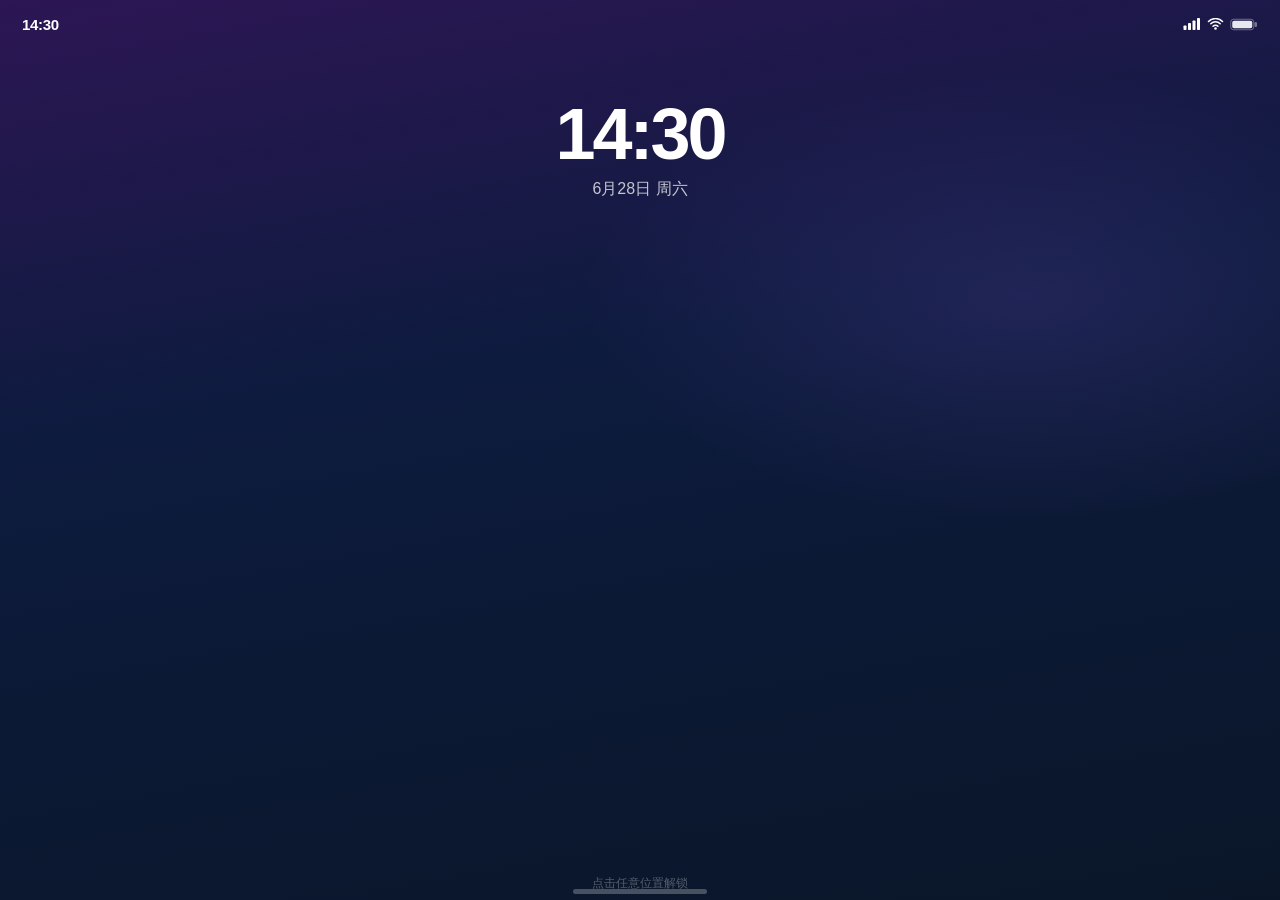
==== phone.html @ 5c39aad3 "修复bug" ====
<!DOCTYPE html>
<html lang="zh-CN">
<head>
    <meta charset="UTF-8">
    <meta name="viewport" content="width=device-width, initial-scale=1.0, maximum-scale=1.0, user-scalable=no">
       <title>嫂嫂模拟器 · 手机系统</title>
       <meta name="theme-color" content="#000">
<meta name="apple-mobile-web-app-capable" content="yes">
<meta name="apple-mobile-web-app-status-bar-style" content="black-translucent">

    <!-- 新增：腾讯 WeUI CSS -->
   <link rel="stylesheet" href="lib/weui.min.css">
     <link rel="stylesheet" href="css/phone.css">
</head>
<body>
    <div class="phone">
        <!-- 状态栏 -->
        <div class="statusbar light" id="statusbar">
            <span class="statusbar-time" id="statusbar-time">14:30</span>
            <div class="statusbar-right">
                <svg width="18" height="12" viewBox="0 0 18 12"><rect class="sig-fill" x="0.5" y="7.5" width="3" height="4.5" rx="0.7"/><rect class="sig-fill" x="5" y="5" width="3" height="7" rx="0.7"/><rect class="sig-fill" x="9.5" y="2.5" width="3" height="9.5" rx="0.7"/><rect class="sig-fill" x="14" y="0" width="3" height="12" rx="0.7"/></svg>
                <svg width="17" height="12" viewBox="0 0 17 12"><circle class="wifi-d" cx="8.5" cy="10.5" r="1.3"/><path class="wifi-s" d="M6 8.2a3.5 3.5 0 0 1 5 0" stroke-width="1.5" fill="none" stroke-linecap="round"/><path class="wifi-s" d="M3.8 5.8a6.5 6.5 0 0 1 9.4 0" stroke-width="1.5" fill="none" stroke-linecap="round"/><path class="wifi-s" d="M1.5 3.5a9.8 9.8 0 0 1 14 0" stroke-width="1.5" fill="none" stroke-linecap="round"/></svg>
                <svg width="28" height="13" viewBox="0 0 28 13"><rect class="bat-o" x="0.75" y="1.25" width="23" height="10.5" rx="2.8" stroke-width="1"/><rect class="bat-c" x="24.5" y="4" width="2.5" height="5" rx="1.2"/><rect class="bat-l" x="2.25" y="2.75" width="20" height="7.5" rx="1.8" opacity="0.9"/></svg>
            </div>
        </div>
        <div class="home-bar light" id="home-bar" onclick="goDesktop()"></div>

        <!-- 锁屏 -->
        <div class="screen active" id="screen-lock">
            <div class="lock-bg"></div>
            <div class="lock-content">
                <div class="lock-time-section">
                    <div class="lock-time" id="lock-time">14:30</div>
                    <div class="lock-date" id="lock-date">6月28日 周六</div>
                </div>
                <div class="lock-notifications" id="lock-notifications"></div>
                <div class="lock-hint">点击任意位置解锁</div>
            </div>
            <div onclick="unlockPhone()" style="position:absolute;inset:0;z-index:3;cursor:pointer;"></div>
        </div>

        <!-- 桌面 -->
        <div class="screen" id="screen-home">
            <div class="home-bg"></div>
            <div class="home-content">
                <div class="home-grid">
                  <div class="app-item" role="button" aria-label="打开微信" onclick="openApp('wechat')"><div class="app-icon ic-wx"><svg width="28" height="28" viewBox="0 0 24 24" fill="none"><path d="M8.5 7C5.5 7 3 9 3 11.5c0 1.4.8 2.6 2 3.4l-.5 2 2.2-1.1c.6.2 1.2.2 1.8.2" stroke="#fff" stroke-width="1.4" stroke-linecap="round"/><path d="M15.5 9c-3.3 0-6 2.2-6 5s2.7 5 6 5c.7 0 1.4-.1 2-.3l2.5 1.3-.6-2.2c1.3-.9 2.1-2.2 2.1-3.8 0-2.8-2.7-5-6-5z" stroke="#fff" stroke-width="1.4" stroke-linecap="round"/></svg></div><div class="app-badge" id="badge-wechat" style="display:none">0</div><span class="app-name">微信</span></div>
                    <div class="app-item" onclick="openApp('weibo')"><div class="app-icon ic-wb"><svg width="26" height="26" viewBox="0 0 24 24" fill="none"><circle cx="12" cy="12" r="8" stroke="#fff" stroke-width="1.4"/><path d="M8 12c1-3 3-4 4-4s3 1 4 4c-1 3-3 4-4 4s-3-1-4-4z" stroke="#fff" stroke-width="1.2"/></svg></div><div class="app-badge" id="badge-weibo" style="display:none">0</div><span class="app-name">微博</span></div>
                    <div class="app-item" onclick="openApp('douban')"><div class="app-icon ic-db"><svg width="24" height="24" viewBox="0 0 24 24" fill="none"><rect x="4" y="4" width="16" height="3" rx="1" stroke="#fff" stroke-width="1.4"/><rect x="6" y="9" width="12" height="7" rx="1" stroke="#fff" stroke-width="1.4"/><path d="M4 20h16M8 16v4M16 16v4" stroke="#fff" stroke-width="1.4" stroke-linecap="round"/></svg></div><div class="app-badge" id="badge-douban" style="display:none">0</div><span class="app-name">豆瓣</span></div>
                    <div class="app-item" onclick="openApp('douyin')"><div class="app-icon ic-dy"><svg width="22" height="22" viewBox="0 0 24 24" fill="none"><path d="M9 3v12a4 4 0 1 1-2-3.5" stroke="#fff" stroke-width="1.6" stroke-linecap="round"/><path d="M9 3c3 0 5 2 5 5" stroke="#25f4ee" stroke-width="1.6" stroke-linecap="round"/><path d="M14 8c2 1 4 1 5 0" stroke="#fe2c55" stroke-width="1.6" stroke-linecap="round"/></svg></div><div class="app-badge" id="badge-douyin" style="display:none">0</div><span class="app-name">抖音</span></div>
                    <div class="app-item" onclick="openApp('redbook')"><div class="app-icon ic-xhs"><svg width="22" height="22" viewBox="0 0 24 24" fill="none"><rect x="5" y="3" width="14" height="18" rx="2" stroke="#fff" stroke-width="1.4"/><line x1="9" y1="8" x2="15" y2="8" stroke="#fff" stroke-width="1.2" stroke-linecap="round"/><line x1="9" y1="11" x2="15" y2="11" stroke="#fff" stroke-width="1.2" stroke-linecap="round"/><line x1="9" y1="14" x2="13" y2="14" stroke="#fff" stroke-width="1.2" stroke-linecap="round"/></svg></div><div class="app-badge" id="badge-redbook" style="display:none">0</div><span class="app-name">小红书</span></div>
                    <div class="app-item" onclick="openApp('bilibili')"><div class="app-icon ic-bili"><svg width="26" height="26" viewBox="0 0 24 24" fill="none"><rect x="3" y="7" width="18" height="12" rx="3" stroke="#00a1d6" stroke-width="1.4"/><path d="M8 5l2 2M16 5l-2 2" stroke="#00a1d6" stroke-width="1.4" stroke-linecap="round"/><circle cx="9" cy="13" r="1.2" fill="#00a1d6"/><circle cx="15" cy="13" r="1.2" fill="#00a1d6"/></svg></div><div class="app-badge" id="badge-bilibili" style="display:none">0</div><span class="app-name">B站</span></div>
                    <div class="app-item" onclick="openApp('tfamily')"><div class="app-icon ic-tf"><svg width="22" height="22" viewBox="0 0 24 24" fill="none"><path d="M12 3l2 5h5l-4 3 1.5 5L12 13l-4.5 3L9 11l-4-3h5z" stroke="#fff" stroke-width="1.4" stroke-linejoin="round"/></svg></div><div class="app-badge" id="badge-tfamily" style="display:none">0</div><span class="app-name">T-FAMILY</span></div>
                    <div class="app-item" onclick="openApp('imessage')"><div class="app-icon ic-im"><svg width="24" height="24" viewBox="0 0 24 24" fill="none"><path d="M4 6a3 3 0 0 1 3-3h10a3 3 0 0 1 3 3v7a3 3 0 0 1-3 3h-4l-4 3.5V16H7a3 3 0 0 1-3-3V6z" stroke="#fff" stroke-width="1.4" stroke-linejoin="round"/></svg></div><div class="app-badge" id="badge-imessage" style="display:none">0</div><span class="app-name">信息</span></div>
                    <div class="app-item" onclick="openApp('album')"><div class="app-icon" style="background:linear-gradient(135deg,#f5af19,#f12711);"><svg width="22" height="22" viewBox="0 0 24 24" fill="none"><rect x="3" y="5" width="18" height="14" rx="2" stroke="#fff" stroke-width="1.4"/><circle cx="8.5" cy="10.5" r="2" stroke="#fff" stroke-width="1.2"/><path d="M3 16l5-4 3 2 4-3 6 4" stroke="#fff" stroke-width="1.2" stroke-linecap="round" stroke-linejoin="round"/></svg></div><span class="app-name">相册</span></div>
                    <div class="app-item" onclick="openApp('phone')"><div class="app-icon" style="background:#34c759;"><svg width="22" height="22" viewBox="0 0 24 24" fill="none"><path d="M5 4h4l2 5-2.5 1.5a11 11 0 0 0 5 5L15 13l5 2v4a2 2 0 0 1-2 2A16 16 0 0 1 3 6a2 2 0 0 1 2-2z" stroke="#fff" stroke-width="1.4" stroke-linejoin="round"/></svg></div><span class="app-name">电话</span></div>
                    <div class="app-item" onclick="openApp('notes')"><div class="app-icon" style="background:linear-gradient(135deg,#ffecd2,#fcb69f);"><svg width="22" height="22" viewBox="0 0 24 24" fill="none"><rect x="5" y="3" width="14" height="18" rx="2" stroke="#8b5e34" stroke-width="1.3"/><path d="M8 7h8M8 11h8M8 15h5" stroke="#8b5e34" stroke-width="1.2" stroke-linecap="round"/></svg></div><span class="app-name">备忘录</span></div>
                </div>
            </div>
        </div>

        <!-- App 容器 (严格保留原版的 screen-xxx 命名) -->
        <div class="screen" id="screen-wechat"></div>
        <div class="screen" id="screen-weibo"></div>
        <div class="screen" id="screen-douban"></div>
        <div class="screen" id="screen-redbook"></div>
        <div class="screen" id="screen-douyin"></div>
        <div class="screen" id="screen-bilibili"></div>
        <div class="screen" id="screen-tfamily"></div>
        <div class="screen" id="screen-imessage"></div>
        <div id="screen-album" class="screen"></div>
        <div id="screen-phone" class="screen"></div>
        <div id="screen-notes" class="screen"></div>
    </div>

    <!-- 依次引入提取出的各个模块 -->
    <script src="lib/js/weui.min.js"></script>
    <script>if(typeof weui==='undefined'){console.warn('weui 加载失败，微信弹窗功能将降级');}</script>

    <script src="js_phone/core.js"></script>
    <script>if(typeof IC==='undefined'){document.body.innerHTML='<div style="color:#fff;padding:40px;text-align:center;">核心模块加载失败，请检查 js_phone/core.js 是否存在</div>';}</script>

    <script src="js_phone/app_wechat.js"></script>
    <script src="js_phone/app_weibo.js"></script>
    <script src="js_phone/app_douyin.js"></script>
    <script src="js_phone/app_xhs.js"></script>
    <script src="js_phone/app_douban.js"></script>
    <script src="js_phone/app_bilibili.js"></script>
    <script src="js_phone/app_tfamily.js"></script>
    <script src="js_phone/app_imessage.js"></script>
</body>
</html>
---- css/phone.css ----
* { margin: 0; padding: 0; box-sizing: border-box; -webkit-tap-highlight-color: transparent; }
html, body { font-family: -apple-system, BlinkMacSystemFont, 'SF Pro Display', 'PingFang SC', sans-serif; background: #000; overflow: hidden; height: 100%; width: 100%; margin: 0; padding: 0; }
.phone { width: 100%; height: 100%; margin: 0; position: relative; overflow: hidden; display: flex; flex-direction: column; }

/* 状态栏 */
:root { --statusbar-h: 48px; }
.statusbar { display: flex; justify-content: space-between; align-items: center; padding: 0 22px; height: 48px; flex-shrink: 0; position: absolute; top: 0; left: 0; right: 0; z-index: 999; pointer-events: none; }
.statusbar-time { font-size: 15px; font-weight: 600; letter-spacing: -0.3px; }
.statusbar-right { display: flex; align-items: center; gap: 6px; }
.statusbar.light .statusbar-time { color: #fff; }
.statusbar.light .sig-fill { fill: #fff; }
.statusbar.light .wifi-s { stroke: #fff; }
.statusbar.light .wifi-d { fill: #fff; }
.statusbar.light .bat-o { stroke: rgba(255,255,255,0.35); fill: none; }
.statusbar.light .bat-c { fill: rgba(255,255,255,0.4); }
.statusbar.light .bat-l { fill: #fff; }
.statusbar.dark .statusbar-time { color: #000; }
.statusbar.dark .sig-fill { fill: #000; }
.statusbar.dark .wifi-s { stroke: #000; }
.statusbar.dark .wifi-d { fill: #000; }
.statusbar.dark .bat-o { stroke: rgba(0,0,0,0.35); fill: none; }
.statusbar.dark .bat-c { fill: rgba(0,0,0,0.4); }
.statusbar.dark .bat-l { fill: #000; }

/* Home Bar */
.home-bar { position: absolute; bottom: 6px; left: 50%; transform: translateX(-50%); width: 134px; height: 5px; border-radius: 3px; z-index: 300; cursor: pointer; }
.home-bar.light { background: rgba(255,255,255,0.25); }
.home-bar.dark { background: rgba(0,0,0,0.18); }

/* 页面 */
.screen { display: none; position: absolute; top: 0; right: 0; bottom: 0; left: 0; flex-direction: column; overflow: hidden; width: 100%; }
.screen.active { display: flex; }

/* 锁屏 */
#screen-lock { z-index: 150; cursor: pointer; }
.lock-bg { position: absolute; top: 0; right: 0; bottom: 0; left: 0; z-index: 0; background: linear-gradient(170deg, #2c1654 0%, #0d1b3e 40%, #0a1628 100%); }
.lock-bg::after { content:''; position: absolute; top:8%; right:-15%; width:70%; height:50%; background: radial-gradient(ellipse, rgba(120,80,200,0.18), transparent 70%); }
.lock-content { position: relative; z-index: 1; flex: 1; display: flex; flex-direction: column; padding-top: 48px; }
.lock-time-section { text-align: center; padding: 45px 0 8px; }
.lock-time { font-size: 72px; font-weight: 700; color: #fff; letter-spacing: -3px; }
.lock-date { font-size: 16px; color: rgba(255,255,255,0.75); margin-top: 4px; }
.lock-notifications { flex: 1; padding: 18px 16px; overflow-y: auto; display: flex; flex-direction: column; gap: 9px; }
.lock-notif { background: rgba(255,255,255,0.08); backdrop-filter: blur(40px) saturate(180%); -webkit-backdrop-filter: blur(40px) saturate(180%); border-radius: 14px; padding: 12px 14px; display: flex; gap: 11px; align-items: flex-start; border: 0.5px solid rgba(255,255,255,0.08); }
.lock-notif-icon { width: 34px; height: 34px; border-radius: 8px; display: flex; align-items: center; justify-content: center; flex-shrink: 0; }
.lock-notif-body { flex: 1; min-width: 0; }
.lock-notif-header { display: flex; justify-content: space-between; align-items: center; margin-bottom: 2px; }
.lock-notif-app { font-size: 12px; font-weight: 600; color: rgba(255,255,255,0.9); }
.lock-notif-time { font-size: 11px; color: rgba(255,255,255,0.45); }
.lock-notif-text { font-size: 13px; color: rgba(255,255,255,0.7); line-height: 1.4; display: -webkit-box; -webkit-line-clamp: 2; -webkit-box-orient: vertical; overflow: hidden; }
.lock-hint { text-align: center; font-size: 12px; color: rgba(255,255,255,0.3); padding: 10px 0 8px; }

/* 桌面 */
#screen-home { padding-top: var(--statusbar-h); }
.home-bg { position: absolute; top: 0; right: 0; bottom: 0; left: 0; background: linear-gradient(170deg, #1a0a3e 0%, #0f1f4a 35%, #0a1628 70%, #0d0d1a 100%); }
.home-bg::before { content:''; position: absolute; top:12%; left:8%; width:55%; height:40%; background: radial-gradient(ellipse, rgba(140,80,220,0.12), transparent 70%); }
.home-bg::after { content:''; position: absolute; bottom:20%; right:5%; width:45%; height:35%; background: radial-gradient(ellipse, rgba(60,100,200,0.08), transparent 70%); }
.home-content { position: relative; z-index: 1; flex: 1; display: flex; flex-direction: column; padding: 18px 20px 20px; }
.home-grid { display: grid; grid-template-columns: repeat(4, 1fr); gap: 24px 0; align-content: start; }
.app-item { display: flex; flex-direction: column; align-items: center; gap: 6px; cursor: pointer; -webkit-user-select: none; position: relative; }
.app-icon { width: 58px; height: 58px; border-radius: 13px; display: flex; align-items: center; justify-content: center; transition: transform 0.1s; box-shadow: 0 2px 8px rgba(0,0,0,0.2); }
.app-item:active .app-icon { transform: scale(0.85); }
.app-name { font-size: 10px; color: rgba(255,255,255,0.88); text-align: center; }
.app-badge { position: absolute; top: -4px; right: 4px; min-width: 18px; height: 18px; background: #ff3b30; border-radius: 9px; color: #fff; font-size: 11px; font-weight: 500; display: flex; align-items: center; justify-content: center; padding: 0 4px; }
.ic-wx { background: #07c160; }
.ic-wb { background: linear-gradient(135deg, #ff5722, #ff8a50); }
.ic-db { background: #2fbd59; }
.ic-dy { background: #010101; border: 0.5px solid rgba(255,255,255,0.12); }
.ic-xhs { background: #fe2c55; }
.ic-bili { background: #fff; }
.ic-tf { background: linear-gradient(135deg, #4a52e0, #7c5ce7); }
.ic-im { background: #34c759; }

/* 微信通用 */
#screen-wechat { background: #fff; padding-top: var(--statusbar-h); width: 100%; }
.wechat-container { display: flex; flex-direction: column; height: 100%; width: 100%; position: relative; }
.wx-navbar { background: #fff; padding: 0 16px; display: flex; align-items: center; flex-shrink: 0; height: 44px; position: relative; }
.wx-navbar-left { position: absolute; left: 16px; display: flex; align-items: center; gap: 4px; z-index: 2; }
.wx-navbar-center { width: 100%; text-align: center; font-size: 17px; font-weight: 600; color: #000; pointer-events: none; }
.wx-navbar-right { position: absolute; right: 16px; display: flex; align-items: center; gap: 16px; z-index: 2; }
.wx-navbar-btn { cursor: pointer; display: flex; align-items: center; justify-content: center; padding: 4px; }
.wx-search-bar { padding: 6px 16px 10px; background: #fff; flex-shrink: 0; }
.wx-search-inner { display: flex; align-items: center; gap: 6px; padding: 8px 12px; background: #f0f0f0; border-radius: 6px; cursor: pointer; }
.wx-search-inner span { font-size: 14px; color: #b0b0b0; }
.wx-body { flex: 1; overflow-y: auto; }

/* 聊天列表 */
.wx-chatlist { background: #fff; }
.wx-chat-item { display: flex; align-items: center; gap: 12px; padding: 14px 16px; cursor: pointer; border-bottom: 0.5px solid rgba(0,0,0,0.06); }
.wx-chat-item:active { background: #ececec; }
.wx-avatar-wrap { position: relative; flex-shrink: 0; }
.wx-avatar-single { width: 46px; height: 46px; border-radius: 6px; display: flex; align-items: center; justify-content: center; font-size: 15px; color: #fff; font-weight: 500; }
.wx-avatar-group { width: 46px; height: 46px; border-radius: 6px; overflow: hidden; background: #e0e0e0; display: flex; flex-wrap: wrap; align-content: center; justify-content: center; padding: 2px; gap: 1px; }
.wx-avatar-group .avatar-cell { border-radius: 2px; display: flex; align-items: center; justify-content: center; font-size: 9px; color: #fff; font-weight: 500; }
.wx-avatar-group.members-2 .avatar-cell { width: 20px; height: 20px; }
.wx-avatar-group.members-3 .avatar-cell { width: 13px; height: 13px; }
.wx-avatar-group.members-3 .avatar-cell:first-child { margin: 0 auto 1px; }
.wx-avatar-group.members-4 .avatar-cell { width: 20px; height: 20px; }
.wx-badge { position: absolute; top: -5px; right: -5px; min-width: 18px; height: 18px; background: #ff3b30; border-radius: 9px; color: #fff; font-size: 11px; font-weight: 500; display: flex; align-items: center; justify-content: center; padding: 0 4px; z-index: 2; }
.wx-chat-info { flex: 1; min-width: 0; }
.wx-chat-top-row { display: flex; justify-content: space-between; align-items: center; margin-bottom: 4px; }
.wx-chat-name { font-size: 15px; color: #000; overflow: hidden; text-overflow: ellipsis; white-space: nowrap; max-width: 60%; }
.wx-chat-time { font-size: 11px; color: #b8b8b8; }
.wx-chat-preview { font-size: 13px; color: #b0b0b0; overflow: hidden; text-overflow: ellipsis; white-space: nowrap; }

/* 对话 */
.wechat-conversation { flex: 1; background: #f5f5f5; padding: 12px; overflow-y: auto; display: flex; flex-direction: column; gap: 14px; }
.wx-msg-time { text-align: center; font-size: 11px; color: #b0b0b0; padding: 5px 0; }
.wx-msg-row { display: flex; align-items: flex-start; gap: 8px; }
.wx-msg-row.self { flex-direction: row-reverse; }
.wx-msg-sender-name { font-size: 11px; color: #999; margin-bottom: 2px; padding-left: 2px; }
.wx-msg-row.self .wx-msg-sender-name { text-align: right; padding-right: 2px; padding-left: 0; }
.wx-msg-avatar { width: 38px; height: 38px; border-radius: 4px; display: flex; align-items: center; justify-content: center; font-size: 12px; color: #fff; flex-shrink: 0; cursor: pointer; }
.wx-msg-content { max-width: 65%; }
.wx-bubble { padding: 9px 12px; border-radius: 6px; font-size: 15px; line-height: 1.5; word-wrap: break-word; }
.wx-msg-row:not(.self) .wx-bubble { background: #fff; color: #000; }
.wx-msg-row.self .wx-bubble { background: #95ec69; color: #000; }

/* 语音 */
.wx-voice-bubble { padding: 9px 12px; border-radius: 6px; display: flex; align-items: center; gap: 8px; cursor: pointer; min-width: 80px; }
.wx-msg-row:not(.self) .wx-voice-bubble { background: #fff; }
.wx-msg-row.self .wx-voice-bubble { background: #95ec69; flex-direction: row-reverse; }
.wx-voice-icon { display: flex; align-items: center; flex-shrink: 0; }
.wx-voice-duration { font-size: 14px; color: #333; white-space: nowrap; }
.wx-voice-transcript { margin-top: 4px; padding: 6px 10px; background: #f0f0f0; border-radius: 4px; font-size: 13px; color: #333; line-height: 1.4; display: none; }
.wx-voice-transcript.show { display: block; }

/* 红包 */
.wx-redpacket { width: 200px; border-radius: 8px; overflow: hidden; cursor: pointer; }
.wx-redpacket-top { background: #fa9d3b; padding: 12px 14px; display: flex; align-items: center; gap: 10px; }
.wx-redpacket-icon { display: flex; }
.wx-redpacket-text { font-size: 14px; color: #fff; font-weight: 500; }
.wx-redpacket-bottom { background: #f7e0b8; padding: 4px 14px; font-size: 11px; color: #c0850a; }

/* 转账 */
.wx-transfer { width: 220px; border-radius: 8px; overflow: hidden; cursor: pointer; }
.wx-transfer-top { padding: 14px; display: flex; align-items: center; gap: 10px; }
.wx-transfer-top.pending { background: #f5c542; }
.wx-transfer-top.done { background: #d4b888; }
.wx-transfer-info { flex: 1; }
.wx-transfer-amount { font-size: 18px; font-weight: 600; color: #fff; }
.wx-transfer-label { font-size: 12px; color: rgba(255,255,255,0.85); margin-top: 2px; }
.wx-transfer-bottom { padding: 4px 14px; font-size: 11px; }
.wx-transfer-top.pending ~ .wx-transfer-bottom { background: #fdf3d0; color: #c0850a; }
.wx-transfer-top.done ~ .wx-transfer-bottom { background: #e8dcc8; color: #999; }
.wx-sys-msg { text-align: center; font-size: 12px; color: #b0b0b0; padding: 4px 0; }

/* 输入栏 */
.wx-input-bar { display: flex; align-items: center; gap: 8px; padding: 8px 12px; background: #f7f7f7; border-top: 0.5px solid #dedede; flex-shrink: 0; }
.wx-input-bar input { flex: 1; padding: 8px 12px; background: #fff; border: 0.5px solid #e0e0e0; border-radius: 5px; font-size: 15px; color: #000; font-family: inherit; outline: none; }
.wx-input-bar input::placeholder { color: #b0b0b0; }
.wx-input-btn { cursor: pointer; display: flex; align-items: center; justify-content: center; padding: 4px; }

/* 弹层 */
.overlay { position: absolute; top: 0; right: 0; bottom: 0; left: 0; background: rgba(0,0,0,0.4); z-index: 500; display: flex; align-items: flex-end; animation: fadeIn 0.15s; }
@keyframes fadeIn { from{opacity:0} to{opacity:1} }
.action-sheet { width: 100%; background: #fff; border-radius: 12px 12px 0 0; padding: 16px 16px 30px; animation: sheetUp 0.2s ease-out; }
@keyframes sheetUp { from{transform:translateY(100%)} to{transform:translateY(0)} }
.action-sheet-item { padding: 14px 0; text-align: center; font-size: 16px; color: #000; cursor: pointer; border-bottom: 0.5px solid #f0f0f0; }
.action-sheet-item:active { background: #f5f5f5; }
.action-sheet-item.danger { color: #ff3b30; }
.action-sheet-cancel { margin-top: 8px; padding: 14px 0; text-align: center; font-size: 16px; color: #000; cursor: pointer; background: #f7f7f7; border-radius: 8px; }
.plus-panel { width: 100%; background: #fff; border-radius: 12px 12px 0 0; padding: 20px 16px 30px; animation: sheetUp 0.2s ease-out; }
.plus-panel-grid { display: grid; grid-template-columns: repeat(4, 1fr); gap: 18px 0; }
.plus-panel-item { display: flex; flex-direction: column; align-items: center; gap: 6px; cursor: pointer; }
.plus-panel-item:active { opacity: 0.6; }
.plus-panel-icon { width: 52px; height: 52px; border-radius: 10px; background: #f5f5f5; display: flex; align-items: center; justify-content: center; }
.plus-panel-label { font-size: 11px; color: #666; }
.modal-overlay { position: absolute; top: 0; right: 0; bottom: 0; left: 0; background: rgba(0,0,0,0.5); z-index: 600; display: flex; align-items: center; justify-content: center; }
.modal-box { width: 280px; background: #fff; border-radius: 12px; padding: 24px 20px; }
.modal-title { font-size: 17px; font-weight: 600; text-align: center; margin-bottom: 16px; color: #000; }
.modal-input { width: 100%; padding: 10px 12px; border: 1px solid #e0e0e0; border-radius: 6px; font-size: 15px; font-family: inherit; outline: none; margin-bottom: 10px; color: #000; }
.modal-input:focus { border-color: #07c160; }
.modal-btns { display: flex; gap: 10px; margin-top: 12px; }
.modal-btn { flex: 1; padding: 10px; border: none; border-radius: 6px; font-size: 15px; font-weight: 500; cursor: pointer; font-family: inherit; }
.modal-btn.cancel { background: #f5f5f5; color: #333; }
.modal-btn.confirm { background: #07c160; color: #fff; }

/* 搜索页 */
.wx-search-page { background: #fff; }
.wx-search-top-bar { display: flex; align-items: center; gap: 10px; padding: 8px 16px; background: #ededed; flex-shrink: 0; }
.wx-search-top-bar input { flex: 1; padding: 8px 12px; background: #fff; border: none; border-radius: 6px; font-size: 14px; color: #000; font-family: inherit; outline: none; }
.wx-search-top-bar input::placeholder { color: #b0b0b0; }
.wx-search-cancel { font-size: 15px; color: #07c160; cursor: pointer; }
.wx-search-section { padding: 16px; }
.wx-search-section-title { font-size: 13px; color: #999; margin-bottom: 10px; }
.wx-search-tags { display: flex; flex-wrap: wrap; gap: 8px; }
.wx-search-tag { padding: 6px 12px; background: #f5f5f5; border-radius: 14px; font-size: 13px; color: #333; cursor: pointer; }
.wx-search-hot-item { display: flex; align-items: center; gap: 10px; padding: 11px 0; border-bottom: 0.5px solid #f5f5f5; cursor: pointer; }
.wx-search-hot-rank { width: 20px; font-size: 15px; font-weight: 700; color: #ff6b2b; text-align: center; }
.wx-search-hot-rank.normal { color: #999; }
.wx-search-hot-text { font-size: 14px; color: #333; }

/* 发现 */
.wx-discover-list { background: #f5f5f5; }
.wx-discover-item { display: flex; align-items: center; padding: 14px 16px; background: #fff; cursor: pointer; border-bottom: 0.5px solid rgba(0,0,0,0.04); }
.wx-discover-item:active { background: #f0f0f0; }
.wx-discover-icon { width: 28px; margin-right: 14px; display: flex; align-items: center; justify-content: center; }
.wx-discover-name { flex: 1; font-size: 16px; color: #000; }
.wx-discover-arrow { display: flex; align-items: center; }
.wx-discover-gap { height: 8px; background: #f5f5f5; }

/* 朋友圈 */
.wx-moments-scroll { flex: 1; overflow-y: auto; background: #fff; }
.wx-moments-cover { min-height: 180px; height: 35vh; max-height: 260px; background: linear-gradient(150deg, #1a2a50, #2a3a60, #1a2040); position: relative; display: flex; align-items: flex-end; justify-content: flex-end; padding: 14px; cursor: pointer; }
.wx-moments-me { display: flex; align-items: center; gap: 10px; }
.wx-moments-my-name { font-size: 16px; color: #fff; font-weight: 600; text-shadow: 0 1px 4px rgba(0,0,0,0.5); }
.wx-moments-my-avatar { width: 60px; height: 60px; border-radius: 10px; background: #ff9eaa; border: 3px solid #fff; display: flex; align-items: center; justify-content: center; font-size: 14px; color: #fff; box-shadow: 0 2px 8px rgba(0,0,0,0.2); }
.wx-moments-list { padding-top: 26px; }
.wx-moment-item { padding: 12px 16px; display: flex; gap: 10px; border-bottom: 0.5px solid #f0f0f0; }
.wx-moment-avatar { width: 42px; height: 42px; border-radius: 6px; flex-shrink: 0; display: flex; align-items: center; justify-content: center; color: #fff; font-size: 15px; }
.wx-moment-body { flex: 1; }
.wx-moment-name { font-size: 15px; font-weight: 600; color: #576b95; margin-bottom: 4px; }
.wx-moment-text { font-size: 15px; color: #000; line-height: 1.5; margin-bottom: 8px; }
.wx-moment-meta { display: flex; justify-content: space-between; align-items: center; margin-bottom: 6px; }
.wx-moment-time-text { font-size: 12px; color: #b8b8b8; }
.wx-moment-btns { display: flex; gap: 14px; }
.wx-moment-btn { display: flex; align-items: center; gap: 4px; font-size: 12px; color: #576b95; cursor: pointer; padding: 2px 6px; border-radius: 4px; }
.wx-moment-btn:active { background: rgba(87,107,149,0.08); }
.wx-moment-btn.liked { color: #07c160; }
.wx-moment-likes-bar { background: #f3f3f5; border-radius: 4px; padding: 5px 10px; font-size: 13px; color: #576b95; display: flex; align-items: center; gap: 5px; margin-bottom: 4px; }
.wx-moment-comments { background: #f3f3f5; border-radius: 4px; padding: 6px 10px; }
.wx-moment-comment-item { font-size: 13px; color: #000; line-height: 1.5; padding: 2px 0; }
.wx-moment-comment-item .comment-author { color: #576b95; font-weight: 500; }
.wx-moment-comment-input { display: flex; gap: 8px; padding: 8px 16px; background: #f7f7f7; border-top: 0.5px solid #e0e0e0; flex-shrink: 0; }
.wx-moment-comment-input input { flex: 1; padding: 8px 12px; background: #fff; border: 0.5px solid #e0e0e0; border-radius: 5px; font-size: 14px; color: #000; font-family: inherit; outline: none; }
.wx-moment-comment-input input::placeholder { color: #b0b0b0; }
.wx-moment-comment-send { padding: 8px 14px; background: #07c160; border: none; border-radius: 5px; color: #fff; font-size: 13px; font-weight: 500; cursor: pointer; font-family: inherit; }

/* 发布 */
.wx-publish-page { flex: 1; display: flex; flex-direction: column; background: #fff; }
.wx-publish-textarea { flex: 1; padding: 14px 16px; font-size: 16px; color: #000; line-height: 1.6; border: none; outline: none; resize: none; font-family: inherit; min-height: 160px; }
.wx-publish-textarea::placeholder { color: #b0b0b0; }
.wx-publish-btn { margin: 0 16px 16px; padding: 12px; background: #07c160; border: none; border-radius: 6px; color: #fff; font-size: 16px; font-weight: 600; cursor: pointer; font-family: inherit; }

/* 通讯录 */
.wx-contacts-list { background: #fff; }
.wx-contact-letter { padding: 4px 16px; font-size: 12px; color: #999; background: #f5f5f5; }
.wx-contact-item { display: flex; align-items: center; gap: 12px; padding: 11px 16px; cursor: pointer; border-bottom: 0.5px solid rgba(0,0,0,0.04); }
.wx-contact-item:active { background: #f0f0f0; }
.wx-contact-avatar { width: 40px; height: 40px; border-radius: 6px; display: flex; align-items: center; justify-content: center; font-size: 13px; color: #fff; }
.wx-contact-name { font-size: 15px; color: #000; }

/* 我的 */
.wx-me-page { background: #f5f5f5; }
.wx-me-header { display: flex; align-items: center; gap: 14px; padding: 20px 16px; background: #fff; cursor: pointer; }
.wx-me-header:active { background: #f8f8f8; }
.wx-me-avatar { width: 60px; height: 60px; border-radius: 10px; background: #ff9eaa; display: flex; align-items: center; justify-content: center; font-size: 14px; color: #fff; }
.wx-me-info { flex: 1; }
.wx-me-name { font-size: 17px; font-weight: 600; color: #000; margin-bottom: 4px; }
.wx-me-id { font-size: 13px; color: #999; }
.wx-me-item { display: flex; align-items: center; padding: 14px 16px; background: #fff; cursor: pointer; border-bottom: 0.5px solid rgba(0,0,0,0.04); }
.wx-me-item:active { background: #f0f0f0; }
.wx-me-item-icon { width: 24px; height: 24px; margin-right: 14px; display: flex; align-items: center; justify-content: center; }
.wx-me-item-name { flex: 1; font-size: 16px; color: #000; }
.wx-me-item-arrow { display: flex; align-items: center; }
.wx-me-gap { height: 8px; background: #f5f5f5; }

/* 资料卡 */
.wx-profile-page { background: #f5f5f5; }
.wx-profile-header { display: flex; align-items: center; gap: 14px; padding: 20px 16px; background: #fff; }
.wx-profile-avatar { width: 56px; height: 56px; border-radius: 8px; display: flex; align-items: center; justify-content: center; font-size: 18px; color: #fff; }
.wx-profile-info { flex: 1; }
.wx-profile-name { font-size: 17px; font-weight: 600; color: #000; margin-bottom: 4px; }
.wx-profile-detail { font-size: 13px; color: #999; }
.wx-profile-item { display: flex; align-items: center; padding: 14px 16px; background: #fff; cursor: pointer; border-bottom: 0.5px solid rgba(0,0,0,0.04); }
.wx-profile-item:active { background: #f0f0f0; }
.wx-profile-item-name { flex: 1; font-size: 16px; color: #000; }
.wx-profile-item-arrow { display: flex; align-items: center; }
.wx-profile-actions { display: flex; gap: 12px; padding: 20px 16px; }
.wx-profile-action-btn { flex: 1; display: flex; align-items: center; justify-content: center; gap: 6px; padding: 12px; background: #07c160; border-radius: 8px; color: #fff; font-size: 15px; font-weight: 500; cursor: pointer; }
.wx-profile-action-btn.secondary { background: #f5f5f5; color: #000; }

/* Tab栏 */
.wx-tabbar { display: flex; background: #f7f7f7; border-top: 0.5px solid #dcdcdc; padding: 3px 0 16px; flex-shrink: 0; }
.wx-tab-item { flex: 1; display: flex; flex-direction: column; align-items: center; gap: 2px; font-size: 10px; color: #929292; cursor: pointer; }
.wx-tab-item.active { color: #07c160; }
.wx-tab-icon { height: 24px; display: flex; align-items: center; justify-content: center; }

/* ═══════════════ 微博 ═══════════════ */
#screen-weibo { background: #fff; padding-top: var(--statusbar-h); width: 100%; }
.weibo-container { display: flex; flex-direction: column; height: 100%; width: 100%; position: relative; }

.wb-navbar { display: flex; align-items: center; justify-content: space-between; padding: 8px 16px 10px; border-bottom: 0.5px solid #f0f0f0; flex-shrink: 0; background: #fff; }
.wb-navbar-left { display: flex; align-items: center; gap: 8px; }
.wb-navbar-tabs { display: flex; gap: 18px; }
.wb-nav-tab { font-size: 14px; color: #999; padding-bottom: 6px; cursor: pointer; position: relative; }
.wb-nav-tab.active { color: #1a1a1a; font-weight: 600; }
.wb-nav-tab.active::after { content:''; position: absolute; bottom: 0; left: 50%; transform: translateX(-50%); width: 20px; height: 3px; background: #ff6b2b; border-radius: 2px; }
.wb-navbar-right { display: flex; align-items: center; gap: 12px; }
.wb-navbar-btn { cursor: pointer; display: flex; align-items: center; padding: 4px; }

.wb-body { flex: 1; overflow-y: auto; background: #f7f7f8; }

/* Feed帖子 */
.wb-post { background: #fff; padding: 14px 16px; margin-bottom: 8px; cursor: pointer; transition: background 0.15s; }
.wb-post:active { background: #f9f9f9; }
.wb-post-header { display: flex; align-items: center; gap: 10px; margin-bottom: 10px; }
.wb-post-avatar { width: 38px; height: 38px; border-radius: 50%; display: flex; align-items: center; justify-content: center; flex-shrink: 0; }
.wb-post-avatar.placeholder { background: #f0f0f0; }
.wb-post-info { flex: 1; }
.wb-post-name { font-size: 14px; font-weight: 600; color: #1a1a1a; display: flex; align-items: center; gap: 4px; }
.wb-post-vip { width: 14px; height: 14px; background: #ff6b2b; border-radius: 50%; display: flex; align-items: center; justify-content: center; }
.wb-post-meta { font-size: 11px; color: #bbb; margin-top: 2px; }
.wb-post-content { font-size: 14px; color: #333; line-height: 1.7; margin-bottom: 10px; }
.wb-post-content .wb-topic { color: #ff6b2b; }

/* 多图布局 */
.wb-imgs { margin-bottom: 10px; border-radius: 8px; overflow: hidden; }
.wb-imgs.single { display: block; }
.wb-imgs.single .wb-img-item { width: 65%; aspect-ratio: 4/3; }
.wb-imgs.double { display: grid; grid-template-columns: 1fr 1fr; gap: 2px; }
.wb-imgs.double .wb-img-item { aspect-ratio: 1; }
.wb-imgs.triple { display: grid; grid-template-columns: 2fr 1fr; grid-template-rows: 1fr 1fr; gap: 2px; }
.wb-imgs.triple .wb-img-item:first-child { grid-row: 1/3; }
.wb-imgs.grid { display: grid; grid-template-columns: repeat(3, 1fr); gap: 2px; }
.wb-imgs.grid .wb-img-item { aspect-ratio: 1; }
.wb-img-item { background: #f0f0f0; display: flex; align-items: center; justify-content: center; color: #ccc; font-size: 11px; min-height: 60px; cursor: pointer; }

/* 操作栏 */
.wb-post-actions { display: flex; padding-top: 8px; border-top: 0.5px solid #f5f5f5; }
.wb-action-btn { flex: 1; display: flex; align-items: center; justify-content: center; gap: 4px; font-size: 12px; color: #999; cursor: pointer; padding: 4px 0; border: none; background: none; font-family: inherit; position: relative; transition: color 0.2s; }
.wb-action-btn:active { color: #666; }
.wb-action-btn.liked { color: #ff6b2b; }
.wb-action-btn.liked svg path { fill: #ff6b2b; stroke: #ff6b2b; }

/* +1飘动画 */
.wb-like-anim { position: absolute; top: -10px; font-size: 11px; color: #ff6b2b; font-weight: 600; animation: wbFloatUp 0.6s ease forwards; pointer-events: none; }
@keyframes wbFloatUp { 0%{opacity:1;transform:translateY(0)} 100%{opacity:0;transform:translateY(-18px)} }

/* 热搜 */
.wb-hot-list { background: #fff; }
.wb-hot-item { display: flex; align-items: center; gap: 12px; padding: 13px 16px; border-bottom: 0.5px solid #f8f8f8; cursor: pointer; }
.wb-hot-item:active { background: #f8f8f8; }
.wb-hot-rank { width: 22px; font-size: 16px; font-weight: 700; color: #ff6b2b; text-align: center; }
.wb-hot-rank.normal { color: #999; font-weight: 400; }
.wb-hot-text { flex: 1; font-size: 14px; color: #1a1a1a; }
.wb-hot-tag { font-size: 10px; color: #ff6b2b; background: #fff3ef; padding: 2px 6px; border-radius: 3px; font-weight: 500; }
.wb-hot-count { font-size: 11px; color: #ccc; }

/* 详情页 */
.wb-detail-nav { display: flex; align-items: center; padding: 10px 16px; border-bottom: 0.5px solid #f0f0f0; gap: 12px; flex-shrink: 0; background: #fff; }
.wb-detail-back { cursor: pointer; display: flex; align-items: center; padding: 4px; }
.wb-detail-title { font-size: 15px; font-weight: 600; flex: 1; color: #1a1a1a; }

/* 评论区 */
.wb-comments-section { padding: 0 16px; background: #fff; }
.wb-comments-tabs { display: flex; gap: 16px; padding: 12px 0 8px; border-bottom: 0.5px solid #f5f5f5; }
.wb-comments-tab { font-size: 13px; color: #999; cursor: pointer; padding-bottom: 4px; }
.wb-comments-tab.active { color: #1a1a1a; font-weight: 600; border-bottom: 2px solid #ff6b2b; }
.wb-comment-item { display: flex; gap: 10px; padding: 12px 0; border-bottom: 0.5px solid #f8f8f8; position: relative; }
.wb-comment-avatar { width: 30px; height: 30px; border-radius: 50%; background: #f0f0f0; display: flex; align-items: center; justify-content: center; flex-shrink: 0; }
.wb-comment-body { flex: 1; padding-right: 30px; }
.wb-comment-name { font-size: 12px; color: #999; margin-bottom: 3px; }
.wb-comment-text { font-size: 13px; color: #333; line-height: 1.5; margin-bottom: 4px; }
.wb-comment-meta { font-size: 11px; color: #bbb; display: flex; gap: 12px; }
.wb-comment-like { position: absolute; right: 0; top: 14px; display: flex; flex-direction: column; align-items: center; gap: 2px; font-size: 10px; color: #ccc; cursor: pointer; }

/* 评论输入 */
.wb-comment-input { display: flex; align-items: center; gap: 8px; padding: 10px 16px; border-top: 0.5px solid #eee; background: #fff; flex-shrink: 0; }
.wb-comment-input input { flex: 1; padding: 9px 14px; background: #f5f5f5; border: none; border-radius: 18px; font-size: 13px; color: #333; font-family: inherit; outline: none; }
.wb-comment-input input::placeholder { color: #bbb; }
.wb-comment-input input:focus { background: #f0f0f0; }
.wb-comment-send { padding: 8px 14px; background: #ff6b2b; border: none; border-radius: 16px; color: #fff; font-size: 12px; font-weight: 600; cursor: pointer; font-family: inherit; transition: opacity 0.2s; }

/* 个人主页 */
.wb-profile-header { background: linear-gradient(135deg, #ff6b2b 0%, #ff8a50 100%); padding: 20px 16px 16px; color: #fff; }
.wb-profile-top { display: flex; align-items: center; gap: 14px; margin-bottom: 14px; }
.wb-profile-avatar { width: 56px; height: 56px; border-radius: 50%; background: rgba(255,255,255,0.25); display: flex; align-items: center; justify-content: center; font-size: 20px; color: #fff; border: 2px solid rgba(255,255,255,0.6); }
.wb-profile-info { flex: 1; }
.wb-profile-name { font-size: 18px; font-weight: 600; }
.wb-profile-desc { font-size: 12px; opacity: 0.8; margin-top: 4px; }
.wb-profile-stats { display: flex; gap: 24px; }
.wb-profile-stat { text-align: center; }
.wb-profile-stat-num { font-size: 16px; font-weight: 600; }
.wb-profile-stat-label { font-size: 11px; opacity: 0.8; }

/* 私信 */
.wb-dm-item { display: flex; align-items: center; gap: 12px; padding: 14px 16px; border-bottom: 0.5px solid #f5f5f5; cursor: pointer; }
.wb-dm-item:active { background: #f8f8f8; }
.wb-dm-avatar { width: 42px; height: 42px; border-radius: 50%; display: flex; align-items: center; justify-content: center; color: #fff; font-size: 14px; flex-shrink: 0; }
.wb-dm-info { flex: 1; }
.wb-dm-name { font-size: 15px; color: #1a1a1a; }
.wb-dm-preview { font-size: 12px; color: #999; margin-top: 2px; }
.wb-dm-time { font-size: 11px; color: #ccc; }

/* 消息列表 */
.wb-msg-item { display: flex; align-items: center; gap: 10px; padding: 14px 16px; border-bottom: 0.5px solid #f5f5f5; }
.wb-msg-icon { width: 36px; height: 36px; border-radius: 50%; background: #fff3ef; display: flex; align-items: center; justify-content: center; }
.wb-msg-text { flex: 1; font-size: 14px; color: #333; }
.wb-msg-time { font-size: 11px; color: #ccc; }

/* 发布 */
.wb-publish-page { flex: 1; display: flex; flex-direction: column; background: #fff; }
.wb-publish-textarea { flex: 1; padding: 14px 16px; font-size: 15px; color: #333; line-height: 1.6; border: none; outline: none; resize: none; font-family: inherit; min-height: 160px; }
.wb-publish-textarea::placeholder { color: #bbb; }
.wb-publish-btn { margin: 0 16px 16px; padding: 12px; background: #ff6b2b; border: none; border-radius: 20px; color: #fff; font-size: 15px; font-weight: 600; cursor: pointer; font-family: inherit; }

/* 底部Tab */
.wb-tabbar { display: flex; background: #fff; border-top: 0.5px solid #eee; padding: 6px 0 16px; flex-shrink: 0; }
.wb-tab-item { flex: 1; display: flex; flex-direction: column; align-items: center; gap: 2px; font-size: 10px; color: #999; cursor: pointer; }
.wb-tab-item.active { color: #ff6b2b; }
.wb-tab-icon { height: 22px; display: flex; align-items: center; justify-content: center; }

/* 搜索页 */
.wb-search-bar { display: flex; align-items: center; gap: 8px; padding: 8px 16px; background: #fff; border-bottom: 0.5px solid #f0f0f0; flex-shrink: 0; }
.wb-search-bar input { flex: 1; padding: 8px 14px; background: #f5f5f5; border: none; border-radius: 18px; font-size: 13px; color: #333; font-family: inherit; outline: none; }
.wb-search-bar input::placeholder { color: #bbb; }
.wb-search-bar-cancel { font-size: 14px; color: #ff6b2b; cursor: pointer; }

/* 访客 */
.wb-visitor-item { display: flex; align-items: center; gap: 12px; padding: 14px 16px; border-bottom: 0.5px solid #f5f5f5; }
.wb-visitor-avatar { width: 36px; height: 36px; border-radius: 50%; background: #f0f0f0; display: flex; align-items: center; justify-content: center; }
.wb-visitor-name { flex: 1; font-size: 14px; color: #1a1a1a; }
.wb-visitor-time { font-size: 11px; color: #ccc; }

/* 图片放大遮罩 */
.wb-img-overlay { display: none; position: absolute; top: 0; right: 0; bottom: 0; left: 0; background: rgba(0,0,0,0.9); z-index: 100; align-items: center; justify-content: center; cursor: pointer; }
.wb-img-overlay.show { display: flex; }
.wb-img-overlay-text { color: #fff; font-size: 13px; opacity: 0.6; }

/* ═══════════════ 豆瓣 ═══════════════ */
#screen-douban { background: #fff; padding-top: var(--statusbar-h); width: 100%; }
.douban-container { display: flex; flex-direction: column; height: 100%; width: 100%; position: relative; }

/* 顶部搜索栏 */
.db-topbar { display: flex; align-items: center; gap: 10px; padding: 8px 14px; background: #fff; border-bottom: 1px solid #eee; flex-shrink: 0; }
.db-topbar-menu { cursor: pointer; display: flex; align-items: center; padding: 4px; }
.db-topbar-search { flex: 1; padding: 7px 12px; background: #f5f5f5; border: none; border-radius: 16px; font-size: 13px; color: #333; font-family: inherit; outline: none; }
.db-topbar-search::placeholder { color: #bbb; }
.db-topbar-right { display: flex; align-items: center; gap: 12px; }
.db-topbar-btn { cursor: pointer; display: flex; align-items: center; padding: 4px; position: relative; }
.db-topbar-dot { position: absolute; top: 2px; right: 2px; width: 6px; height: 6px; background: #e53935; border-radius: 50%; }

.db-body { flex: 1; overflow-y: auto; background: #fff; }

/* 我的小组横向滑动 */
.db-mygroups { padding: 14px 0 10px; border-bottom: 1px solid #eee; }
.db-mygroups-header { display: flex; align-items: center; justify-content: space-between; padding: 0 14px 10px; font-size: 14px; font-weight: 600; color: #1c1c1e; }
.db-mygroups-more { font-size: 12px; font-weight: 400; color: #999; cursor: pointer; }
.db-mygroups-scroll { display: flex; gap: 16px; padding: 0 14px; overflow-x: auto; scrollbar-width: none; -webkit-overflow-scrolling: touch; }
.db-mygroups-scroll::-webkit-scrollbar { display: none; }
.db-mygroup-card { display: flex; flex-direction: column; align-items: center; gap: 5px; flex-shrink: 0; width: 52px; position: relative; cursor: pointer; }
.db-mygroup-icon { width: 44px; height: 44px; border-radius: 8px; display: flex; align-items: center; justify-content: center; font-size: 20px; }
.db-mygroup-badge { position: absolute; top: -3px; right: 0; min-width: 16px; height: 16px; background: #e53935; border-radius: 8px; color: #fff; font-size: 10px; display: flex; align-items: center; justify-content: center; padding: 0 4px; font-weight: 600; }
.db-mygroup-name { font-size: 10px; color: #666; text-align: center; line-height: 1.2; }

/* 正在讨论 */
.db-discussing { padding: 12px 14px; border-bottom: 1px solid #eee; }
.db-discussing-title { font-size: 14px; font-weight: 600; color: #1c1c1e; margin-bottom: 8px; }
.db-discussing-item { padding: 8px 10px; background: #f8f8f8; border-radius: 6px; margin-bottom: 6px; font-size: 12px; color: #555; line-height: 1.4; display: flex; align-items: center; gap: 6px; cursor: pointer; }
.db-discussing-item:active { background: #f0f0f0; }
.db-hot-icon { color: #e53935; font-size: 12px; flex-shrink: 0; }

/* 分类标签 */
.db-category-tabs { display: flex; padding: 0; background: #fff; border-bottom: 1px solid #eee; overflow-x: auto; scrollbar-width: none; flex-shrink: 0; }
.db-category-tabs::-webkit-scrollbar { display: none; }
.db-category-tab { padding: 10px 14px; font-size: 13px; color: #666; white-space: nowrap; flex-shrink: 0; cursor: pointer; position: relative; }
.db-category-tab.active { color: #42ac53; font-weight: 600; }
.db-category-tab.active::after { content:''; position: absolute; bottom: 0; left: 50%; transform: translateX(-50%); width: 16px; height: 2px; background: #42ac53; border-radius: 1px; }

/* 帖子列表 */
.db-feed-item { padding: 12px 14px; border-bottom: 1px solid #eee; cursor: pointer; }
.db-feed-item:active { background: #fafafa; }
.db-feed-title { font-size: 14px; font-weight: 600; color: #1c1c1e; line-height: 1.4; margin-bottom: 5px; }
.db-feed-preview { font-size: 12px; color: #aaa; line-height: 1.5; margin-bottom: 8px; display: -webkit-box; -webkit-line-clamp: 2; -webkit-box-orient: vertical; overflow: hidden; }
.db-feed-footer { display: flex; align-items: center; gap: 6px; font-size: 11px; color: #ccc; }
.db-feed-author { color: #1c1c1e; font-weight: 500; }
.db-feed-comments { display: flex; align-items: center; gap: 3px; color: #bbb; margin-left: auto; }

/* 小组内页 */
.db-group-header { background: #fff; padding: 14px; border-bottom: 1px solid #eee; }
.db-group-top { display: flex; align-items: center; gap: 12px; margin-bottom: 8px; }
.db-group-icon { width: 44px; height: 44px; border-radius: 8px; display: flex; align-items: center; justify-content: center; font-size: 22px; flex-shrink: 0; }
.db-group-info { flex: 1; }
.db-group-name { font-size: 15px; font-weight: 700; color: #1c1c1e; margin-bottom: 2px; }
.db-group-meta { font-size: 11px; color: #999; }
.db-group-desc { font-size: 12px; color: #888; line-height: 1.5; margin-top: 6px; }

.db-group-tabs { display: flex; background: #fff; border-bottom: 1px solid #eee; padding: 0 14px; flex-shrink: 0; }
.db-group-tab { padding: 10px 0; margin-right: 20px; font-size: 13px; color: #999; cursor: pointer; }
.db-group-tab.active { color: #42ac53; font-weight: 600; }

/* 帖子详情 */
.db-detail-nav { display: flex; align-items: center; padding: 10px 14px; border-bottom: 1px solid #eee; flex-shrink: 0; background: #fff; }
.db-detail-back { cursor: pointer; display: flex; align-items: center; padding: 4px; }
.db-detail-title { flex: 1; font-size: 14px; font-weight: 500; color: #1c1c1e; margin-left: 10px; }
.db-detail-content { padding: 14px; }
.db-d-title { font-size: 17px; font-weight: 700; color: #111; line-height: 1.4; margin-bottom: 10px; }
.db-d-author-bar { display: flex; align-items: center; gap: 8px; margin-bottom: 12px; }
.db-d-avatar { width: 28px; height: 28px; border-radius: 50%; background: #42bd56; color: #fff; display: flex; align-items: center; justify-content: center; font-size: 12px; }
.db-d-info { flex: 1; }
.db-d-name { font-size: 13px; color: #333; font-weight: 500; }
.db-d-time { font-size: 11px; color: #999; }
.db-d-text { font-size: 14px; color: #494949; line-height: 1.9; margin-bottom: 14px; }
.db-d-actions { display: flex; gap: 16px; padding: 10px 0; border-top: 1px solid #eee; }
.db-d-action-btn { display: flex; align-items: center; gap: 4px; font-size: 13px; color: #666; cursor: pointer; }
.db-d-comments-section { padding: 14px; border-top: 8px solid #f5f5f5; }
.db-d-c-header { font-size: 14px; font-weight: 600; color: #1c1c1e; margin-bottom: 12px; }
.db-cmt-item { display: flex; gap: 10px; margin-bottom: 14px; position: relative; }
.db-cmt-avatar { width: 28px; height: 28px; border-radius: 50%; background: #f0f0f0; display: flex; align-items: center; justify-content: center; font-size: 11px; color: #666; flex-shrink: 0; }
.db-cmt-body { flex: 1; padding-right: 30px; }
.db-cmt-name { font-size: 12px; color: #333; font-weight: 500; margin-bottom: 2px; }
.db-cmt-time { font-size: 11px; color: #ccc; margin-bottom: 3px; }
.db-cmt-text { font-size: 13px; color: #494949; line-height: 1.5; }
.db-cmt-like { position: absolute; right: 0; top: 4px; display: flex; flex-direction: column; align-items: center; gap: 2px; font-size: 10px; color: #ccc; cursor: pointer; }
.db-author-tag { font-size: 10px; color: #42bd56; background: #e8f5e9; padding: 1px 4px; border-radius: 3px; margin-left: 4px; }

/* 底部输入栏 */
.db-comment-input { display: flex; align-items: center; gap: 8px; padding: 10px 14px; border-top: 1px solid #eee; background: #fff; flex-shrink: 0; }
.db-comment-input input { flex: 1; padding: 8px 12px; background: #f5f5f5; border: none; border-radius: 18px; font-size: 13px; color: #494949; font-family: inherit; outline: none; }
.db-comment-input input::placeholder { color: #bbb; }
.db-comment-send { padding: 8px 14px; background: #42bd56; border: none; border-radius: 16px; color: #fff; font-size: 12px; font-weight: 600; cursor: pointer; font-family: inherit; }

/* 发帖 */
.db-publish-page { flex: 1; display: flex; flex-direction: column; background: #fff; }
.db-pub-title { display: block; width: 100%; padding: 14px; font-size: 17px; font-weight: 600; border: none; outline: none; border-bottom: 1px solid #eee; font-family: inherit; color: #111; }
.db-pub-title::placeholder { color: #bbb; }
.db-pub-textarea { flex: 1; padding: 14px; font-size: 15px; color: #333; line-height: 1.6; border: none; outline: none; resize: none; font-family: inherit; min-height: 160px; }
.db-pub-textarea::placeholder { color: #bbb; }

/* 底部Tab */
.db-tabbar { display: flex; background: #fff; border-top: 1px solid #eee; padding: 6px 0 16px; flex-shrink: 0; }
.db-tab-item { flex: 1; display: flex; flex-direction: column; align-items: center; gap: 2px; font-size: 10px; color: #999; cursor: pointer; }
.db-tab-item.active { color: #42ac53; }
.db-tab-icon { height: 22px; display: flex; align-items: center; justify-content: center; }

/* 小组卡片 */
.db-group-card { display: flex; align-items: center; gap: 12px; padding: 14px 0; border-bottom: 1px solid #f0f0f0; cursor: pointer; }
.db-group-card:last-child { border-bottom: none; }
.db-group-h-icon { width: 44px; height: 44px; border-radius: 8px; display: flex; align-items: center; justify-content: center; font-size: 22px; background: #f0f0f0; flex-shrink: 0; }
.db-group-h-info { flex: 1; }
.db-group-h-name { font-size: 15px; font-weight: 600; color: #111; }
.db-group-h-meta { font-size: 11px; color: #999; margin-top: 2px; }
.db-group-join { font-size: 12px; color: #42bd56; padding: 4px 12px; border: 1px solid #42bd56; border-radius: 14px; cursor: pointer; }
.db-post-item { padding: 14px 0; border-bottom: 1px solid #f0f0f0; cursor: pointer; }
.db-post-item:active { background: #fafafa; }
.db-post-title { font-size: 15px; font-weight: 600; color: #111; line-height: 1.4; margin-bottom: 6px; }
.db-post-preview { font-size: 13px; color: #888; line-height: 1.4; margin-bottom: 8px; display: -webkit-box; -webkit-line-clamp: 2; -webkit-box-orient: vertical; overflow: hidden; }
.db-post-meta { display: flex; gap: 10px; font-size: 11px; color: #bbb; }
.db-navbar { display: flex; align-items: center; padding: 0 16px; height: 44px; background: #fff; border-bottom: 0.5px solid #f0f0f0; flex-shrink: 0; position: relative; }
.db-navbar-left { position: absolute; left: 16px; display: flex; align-items: center; z-index: 2; }
.db-navbar-center { width: 100%; text-align: center; font-size: 16px; font-weight: 600; color: #1c1c1e; }
.db-navbar-right { position: absolute; right: 16px; display: flex; align-items: center; z-index: 2; }
.db-navbar-btn { cursor: pointer; display: flex; align-items: center; padding: 4px; }
.db-search-wrap { padding: 8px 14px; background: #fff; border-bottom: 1px solid #eee; flex-shrink: 0; }
.db-search-bar { display: flex; align-items: center; gap: 6px; padding: 8px 12px; background: #f5f5f5; border-radius: 18px; font-size: 13px; color: #bbb; cursor: pointer; }

/* ═══════════════ 小红书 ═══════════════ */
#screen-redbook { background: #fff; padding-top: var(--statusbar-h); width: 100%; }
.xhs-container { display: flex; flex-direction: column; height: 100%; width: 100%; position: relative; }
.xhs-navbar { display: flex; align-items: center; padding: 6px 16px 10px; flex-shrink: 0; background: #fff; position: relative; }
.xhs-navbar-left { position: absolute; left: 16px; z-index: 2; }
.xhs-navbar-tabs { display: flex; gap: 18px; flex: 1; justify-content: center; }
.xhs-nav-tab { font-size: 14px; color: #999; padding-bottom: 4px; cursor: pointer; position: relative; }
.xhs-nav-tab.active { color: #1a1a1a; font-weight: 700; }
.xhs-nav-tab.active::after { content:''; position: absolute; bottom: 0; left: 50%; transform: translateX(-50%); width: 16px; height: 2.5px; background: #ff2442; border-radius: 2px; }
.xhs-navbar-right { position: absolute; right: 16px; z-index: 2; }
.xhs-navbar-btn { cursor: pointer; display: flex; align-items: center; padding: 4px; }
.xhs-navbar-center { width: 100%; text-align: center; font-size: 16px; font-weight: 600; color: #1a1a1a; }
.xhs-body { flex: 1; overflow-y: auto; background: #f7f7f8; }
.xhs-waterfall { display: flex; gap: 8px; padding: 8px; }
.xhs-col { flex: 1; display: flex; flex-direction: column; gap: 8px; }
.xhs-note-card { background: #fff; border-radius: 8px; overflow: hidden; cursor: pointer; }
.xhs-note-card:active { transform: scale(0.98); }
.xhs-card-img { width: 100%; display: flex; align-items: center; justify-content: center; color: #999; font-size: 28px; }
.xhs-card-info { padding: 10px; }
.xhs-card-title { font-size: 13px; font-weight: 600; color: #222; line-height: 1.4; margin-bottom: 8px; display: -webkit-box; -webkit-line-clamp: 2; -webkit-box-orient: vertical; overflow: hidden; }
.xhs-card-bottom { display: flex; align-items: center; justify-content: space-between; }
.xhs-card-user { display: flex; align-items: center; gap: 4px; }
.xhs-card-avatar { width: 16px; height: 16px; border-radius: 50%; background: #f0f0f0; display: flex; align-items: center; justify-content: center; font-size: 8px; color: #999; }
.xhs-card-name { font-size: 11px; color: #999; }
.xhs-card-like { display: flex; align-items: center; gap: 3px; font-size: 11px; color: #999; cursor: pointer; }
.xhs-like-anim { position: absolute; top: -8px; font-size: 11px; color: #ff2442; font-weight: 600; animation: wbFloatUp 0.6s ease forwards; pointer-events: none; }
.xhs-detail-nav { display: flex; align-items: center; padding: 8px 14px; border-bottom: 0.5px solid #f0f0f0; flex-shrink: 0; background: #fff; }
.xhs-detail-back { cursor: pointer; display: flex; align-items: center; padding: 4px; }
.xhs-d-user { display: flex; align-items: center; gap: 8px; flex: 1; margin-left: 12px; }
.xhs-d-avatar { width: 30px; height: 30px; border-radius: 50%; background: #f0f0f0; display: flex; align-items: center; justify-content: center; font-size: 12px; color: #999; }
.xhs-d-name { font-size: 14px; font-weight: 600; color: #333; }
.xhs-d-follow { padding: 5px 16px; background: #ff2442; border: none; border-radius: 14px; color: #fff; font-size: 12px; font-weight: 600; cursor: pointer; }
.xhs-detail-right { cursor: pointer; padding: 4px; }
.xhs-d-img { width: 100%; aspect-ratio: 3/4; display: flex; align-items: center; justify-content: center; font-size: 48px; background: #f0f0f0; }
.xhs-d-content { padding: 16px; }
.xhs-d-title { font-size: 17px; font-weight: 700; color: #111; margin-bottom: 10px; }
.xhs-d-text { font-size: 14px; color: #444; line-height: 1.8; margin-bottom: 10px; }
.xhs-d-time { font-size: 11px; color: #bbb; }
.xhs-d-comments { padding: 16px; border-top: 8px solid #f7f7f8; }
.xhs-d-c-header { font-size: 14px; font-weight: 600; color: #222; margin-bottom: 14px; }
.xhs-cmt-item { display: flex; gap: 10px; margin-bottom: 14px; position: relative; }
.xhs-cmt-avatar { width: 28px; height: 28px; border-radius: 50%; background: #f0f0f0; display: flex; align-items: center; justify-content: center; font-size: 11px; color: #666; flex-shrink: 0; }
.xhs-cmt-body { flex: 1; padding-right: 30px; }
.xhs-cmt-name { font-size: 12px; color: #999; margin-bottom: 2px; }
.xhs-cmt-text { font-size: 13px; color: #222; line-height: 1.5; margin-bottom: 3px; }
.xhs-cmt-meta { font-size: 11px; color: #ccc; }
.xhs-cmt-like { position: absolute; right: 0; top: 4px; display: flex; flex-direction: column; align-items: center; cursor: pointer; color: #ccc; }
.xhs-author-tag { font-size: 10px; color: #ff2442; background: #fff0f3; padding: 1px 4px; border-radius: 3px; margin-left: 4px; }
.xhs-bottom-bar { display: flex; align-items: center; gap: 12px; padding: 10px 14px; border-top: 0.5px solid #eee; background: #fff; flex-shrink: 0; }
.xhs-input-box { flex: 1; padding: 8px 14px; background: #f5f5f5; border-radius: 18px; font-size: 13px; color: #bbb; cursor: pointer; }
.xhs-actions { display: flex; gap: 16px; }
.xhs-action-item { display: flex; align-items: center; gap: 3px; font-size: 12px; color: #666; cursor: pointer; }
.xhs-action-item.liked { color: #ff2442; }
.xhs-comment-wrap { position: absolute; top: 0; right: 0; bottom: 0; left: 0; z-index: 100; display: flex; flex-direction: column; justify-content: flex-end; }
.xhs-cmt-mask { position: absolute; top: 0; right: 0; bottom: 0; left: 0; background: rgba(0,0,0,0.3); }
.xhs-cmt-box { position: relative; z-index: 1; display: flex; gap: 8px; padding: 12px 14px; background: #fff; border-top: 1px solid #eee; }
.xhs-cmt-box input { flex: 1; padding: 9px 14px; background: #f5f5f5; border: none; border-radius: 18px; font-size: 13px; color: #333; font-family: inherit; outline: none; }
.xhs-cmt-box button { padding: 8px 14px; background: #ff2442; border: none; border-radius: 16px; color: #fff; font-size: 12px; font-weight: 600; cursor: pointer; }
.xhs-pub-page { flex: 1; display: flex; flex-direction: column; padding: 14px; background: #fff; }
.xhs-pub-img-add { width: 80px; height: 80px; border: 1px dashed #ccc; border-radius: 8px; display: flex; align-items: center; justify-content: center; font-size: 13px; color: #999; cursor: pointer; margin-bottom: 14px; }
.xhs-pub-title { display: block; width: 100%; padding: 10px 0; font-size: 17px; font-weight: 600; border: none; outline: none; border-bottom: 1px solid #eee; font-family: inherit; color: #111; margin-bottom: 10px; }
.xhs-pub-title::placeholder { color: #bbb; }
.xhs-pub-text { flex: 1; font-size: 15px; color: #333; line-height: 1.6; border: none; outline: none; resize: none; font-family: inherit; min-height: 120px; }
.xhs-pub-text::placeholder { color: #bbb; }
.xhs-pub-btn { padding: 12px; background: #ff2442; border: none; border-radius: 20px; color: #fff; font-size: 15px; font-weight: 600; cursor: pointer; margin-top: 16px; }
.xhs-tabbar { display: flex; background: #fff; border-top: 0.5px solid #eee; padding: 6px 0 16px; flex-shrink: 0; }
.xhs-tab-item { flex: 1; display: flex; flex-direction: column; align-items: center; gap: 2px; font-size: 10px; color: #999; cursor: pointer; }
.xhs-tab-item.active { color: #ff2442; }
.xhs-tab-add { width: 38px; height: 24px; background: #ff2442; border-radius: 6px; display: flex; align-items: center; justify-content: center; color: #fff; font-size: 18px; cursor: pointer; }
.xhs-me-header { padding: 20px 16px; background: #fff; }
.xhs-me-avatar { width: 58px; height: 58px; border-radius: 50%; background: #f0f0f0; display: flex; align-items: center; justify-content: center; font-size: 20px; color: #999; }
.xhs-me-name { font-size: 18px; font-weight: 700; color: #111; }
.xhs-me-id { font-size: 11px; color: #bbb; margin-top: 4px; }
.xhs-me-desc { font-size: 13px; color: #999; margin: 12px 0; }
.xhs-me-stats { display: flex; gap: 24px; }
.xhs-me-stat { display: flex; flex-direction: column; align-items: center; font-size: 11px; color: #999; }
.xhs-me-stat span { font-size: 16px; font-weight: 700; color: #111; }
.xhs-me-tabs { display: flex; border-bottom: 1px solid #f0f0f0; padding: 0 16px; background: #fff; }
.xhs-me-tab { padding: 10px 0; margin-right: 24px; font-size: 14px; color: #999; cursor: pointer; }
.xhs-me-tab.active { color: #111; font-weight: 700; border-bottom: 2px solid #111; }

/* ═══════════════ 抖音 ═══════════════ */
#screen-douyin { background: #000; padding-top: 0; width: 100%; }
.douyin-container { display: flex; flex-direction: column; height: 100%; width: 100%; position: relative; }
.dy-navbar { display: flex; align-items: center; padding: 54px 16px 8px; position: absolute; top: 0; left: 0; right: 0; z-index: 10; }
.dy-nav-left { cursor: pointer; display: flex; align-items: center; }
.dy-nav-center { flex: 1; display: flex; justify-content: center; gap: 18px; }
.dy-nav-tab { font-size: 14px; color: rgba(255,255,255,0.6); cursor: pointer; position: relative; padding-bottom: 4px; }
.dy-nav-tab.active { color: #fff; font-weight: 600; }
.dy-nav-tab.active::after { content:''; position: absolute; bottom: 0; left: 50%; transform: translateX(-50%); width: 18px; height: 2px; background: #fff; border-radius: 1px; }
.dy-nav-right { cursor: pointer; display: flex; align-items: center; }
.dy-body { flex: 1; position: relative; overflow: hidden; }
.dy-video-bg { position: absolute; top: 0; right: 0; bottom: 0; left: 0; background: linear-gradient(180deg, #1a1a2e 0%, #111 40%, #0a0a15 100%); display: flex; align-items: center; justify-content: center; color: rgba(255,255,255,0.3); font-size: 36px; }
.dy-danmaku-layer { position: absolute; top: 100px; left: 0; right: 0; height: 120px; overflow: hidden; pointer-events: none; z-index: 4; }
.dy-danmaku-item { position: absolute; white-space: nowrap; font-size: 13px; color: rgba(255,255,255,0.8); text-shadow: 0 1px 2px rgba(0,0,0,0.5); }
@keyframes dy-scroll { from { transform: translateX(100vw); } to { transform: translateX(-100%); } }
.dy-right-bar { position: absolute; right: 12px; bottom: 120px; display: flex; flex-direction: column; align-items: center; gap: 20px; z-index: 5; }
.dy-avatar-wrap { position: relative; margin-bottom: 8px; }
.dy-avatar { width: 44px; height: 44px; border-radius: 50%; border: 2px solid #fff; display: flex; align-items: center; justify-content: center; font-size: 16px; color: #fff; background: #333; }
.dy-follow-btn { position: absolute; bottom: -7px; left: 50%; transform: translateX(-50%); width: 18px; height: 18px; background: #fe2c55; border-radius: 50%; display: flex; align-items: center; justify-content: center; font-size: 12px; color: #fff; }
.dy-action-item { display: flex; flex-direction: column; align-items: center; gap: 4px; cursor: pointer; }
.dy-action-item.liked svg path { fill: #fe2c55; stroke: #fe2c55; }
.dy-action-text { font-size: 11px; color: rgba(255,255,255,0.9); }
.dy-record { width: 36px; height: 36px; border-radius: 50%; background: #333; border: 8px solid #222; display: flex; align-items: center; justify-content: center; font-size: 14px; animation: dy-spin 3s linear infinite; }
@keyframes dy-spin { from { transform: rotate(0deg); } to { transform: rotate(360deg); } }
.dy-info-bar { position: absolute; left: 14px; right: 70px; bottom: 70px; z-index: 5; }
.dy-author { font-size: 15px; font-weight: 700; color: #fff; margin-bottom: 6px; }
.dy-desc { font-size: 13px; color: rgba(255,255,255,0.88); line-height: 1.5; margin-bottom: 7px; }
.dy-tag { color: #fff; font-weight: 500; }
.dy-music-row { display: flex; align-items: center; gap: 6px; font-size: 12px; color: rgba(255,255,255,0.7); }
.dy-tabbar { display: flex; align-items: center; background: #000; padding: 8px 0 16px; border-top: 0.5px solid rgba(255,255,255,0.08); flex-shrink: 0; z-index: 10; }
.dy-tab-item { flex: 1; display: flex; flex-direction: column; align-items: center; gap: 3px; font-size: 10px; color: rgba(255,255,255,0.5); cursor: pointer; }
.dy-tab-item.active { color: #fff; }
.dy-tab-add { width: 40px; height: 28px; background: #fff; border-radius: 7px; display: flex; align-items: center; justify-content: center; position: relative; cursor: pointer; font-size: 20px; font-weight: 300; }
.dy-tab-add::before { content:''; position: absolute; left: -3px; width: 40px; height: 28px; background: #25f4ee; border-radius: 7px; z-index: -1; }
.dy-tab-add::after { content:''; position: absolute; right: -3px; width: 40px; height: 28px; background: #fe2c55; border-radius: 7px; z-index: -2; }
.dy-comments-panel { position: absolute; top: 0; right: 0; bottom: 0; left: 0; z-index: 50; display: flex; flex-direction: column; justify-content: flex-end; pointer-events: none; opacity: 0; transition: opacity 0.2s; }
.dy-comments-panel.show { pointer-events: auto; opacity: 1; }
.dy-comments-mask { position: absolute; top: 0; right: 0; bottom: 0; left: 0; background: rgba(0,0,0,0.4); }
.dy-comments-content { position: relative; z-index: 1; background: #fff; border-radius: 12px 12px 0 0; max-height: 60%; display: flex; flex-direction: column; }
.dy-c-header { padding: 14px 16px; font-size: 14px; font-weight: 600; color: #111; border-bottom: 0.5px solid #eee; display: flex; align-items: center; justify-content: space-between; }
.dy-c-close { font-size: 18px; color: #999; cursor: pointer; }
.dy-c-list { flex: 1; overflow-y: auto; padding: 14px 16px; }
.dy-c-item { display: flex; gap: 10px; margin-bottom: 16px; position: relative; }
.dy-c-avatar { width: 28px; height: 28px; border-radius: 50%; background: #f0f0f0; display: flex; align-items: center; justify-content: center; font-size: 11px; color: #666; flex-shrink: 0; }
.dy-c-body { flex: 1; padding-right: 30px; }
.dy-c-name { font-size: 12px; color: #999; margin-bottom: 2px; }
.dy-c-text { font-size: 13px; color: #333; line-height: 1.5; margin-bottom: 3px; }
.dy-c-meta { font-size: 11px; color: #ccc; }
.dy-c-like { position: absolute; right: 0; top: 4px; display: flex; flex-direction: column; align-items: center; cursor: pointer; color: #ccc; }
.dy-c-input { display: flex; gap: 8px; padding: 10px 14px; border-top: 0.5px solid #eee; background: #fff; }
.dy-c-input input { flex: 1; padding: 9px 14px; background: #f5f5f5; border: none; border-radius: 18px; font-size: 13px; color: #333; font-family: inherit; outline: none; }
.dy-c-input input::placeholder { color: #bbb; }
.dy-c-input button { padding: 8px 14px; background: #fe2c55; border: none; border-radius: 16px; color: #fff; font-size: 12px; font-weight: 600; cursor: pointer; }

/* ═══════════════ B站 ═══════════════ */
#screen-bilibili { background: #fff; padding-top: var(--statusbar-h); width: 100%; }
.bilibili-container { display: flex; flex-direction: column; height: 100%; width: 100%; position: relative; }
.bili-navbar { display: flex; align-items: center; padding: 6px 14px 8px; background: #fff; border-bottom: 0.5px solid #f0f0f0; flex-shrink: 0; gap: 10px; }
.bili-nav-left { cursor: pointer; display: flex; align-items: center; }
.bili-avatar { width: 28px; height: 28px; border-radius: 50%; display: flex; align-items: center; justify-content: center; font-size: 11px; color: #fff; }
.bili-nav-center { flex: 1; }
.bili-search-box { padding: 6px 12px; background: #f5f5f5; border-radius: 16px; font-size: 12px; color: #999; display: flex; align-items: center; gap: 6px; cursor: pointer; }
.bili-nav-right { display: flex; align-items: center; gap: 10px; font-size: 13px; }
.bili-tabs { display: flex; background: #fff; border-bottom: 0.5px solid #f0f0f0; padding: 0 14px; overflow-x: auto; scrollbar-width: none; flex-shrink: 0; }
.bili-tabs::-webkit-scrollbar { display: none; }
.bili-tab { padding: 8px 12px; font-size: 13px; color: #999; white-space: nowrap; cursor: pointer; position: relative; }
.bili-tab.active { color: #000; font-weight: 600; }
.bili-tab.active::after { content:''; position: absolute; bottom: 0; left: 50%; transform: translateX(-50%); width: 18px; height: 3px; background: #fb7299; border-radius: 2px; }
.bili-body { flex: 1; overflow-y: auto; background: #f4f4f4; }
.bili-grid { display: grid; grid-template-columns: repeat(2, 1fr); gap: 8px; padding: 8px; }
.bili-card { background: #fff; border-radius: 8px; overflow: hidden; cursor: pointer; }
.bili-card:active { opacity: 0.9; }
.bili-card-cover { width: 100%; aspect-ratio: 16/10; position: relative; display: flex; align-items: center; justify-content: center; color: rgba(255,255,255,0.6); font-size: 10px; }
.bili-cover-stats { position: absolute; bottom: 4px; left: 6px; right: 6px; display: flex; gap: 10px; font-size: 11px; color: #fff; text-shadow: 0 1px 2px rgba(0,0,0,0.8); }
.bili-cover-duration { position: absolute; bottom: 4px; right: 6px; font-size: 11px; background: rgba(0,0,0,0.6); color: #fff; padding: 1px 4px; border-radius: 3px; }
.bili-card-info { padding: 8px 10px 10px; }
.bili-card-title { font-size: 13px; color: #212121; line-height: 1.4; margin-bottom: 6px; display: -webkit-box; -webkit-line-clamp: 2; -webkit-box-orient: vertical; overflow: hidden; }
.bili-card-up { font-size: 11px; color: #999; display: flex; align-items: center; gap: 4px; }
.bili-up-icon { border: 1px solid #999; border-radius: 2px; padding: 0 2px; font-size: 9px; }
.bili-tabbar { display: flex; background: #fff; border-top: 0.5px solid #eee; padding: 6px 0 16px; flex-shrink: 0; }
.bili-tab-item { flex: 1; display: flex; flex-direction: column; align-items: center; gap: 2px; font-size: 10px; color: #999; cursor: pointer; }
.bili-tab-item.active { color: #fb7299; }
.bili-tab-add { width: 38px; height: 24px; background: #fb7299; border-radius: 6px; display: flex; align-items: center; justify-content: center; color: #fff; font-size: 18px; cursor: pointer; }

/* ═══════════════ T-FAMILY ═══════════════ */
#screen-tfamily { background: #fff; padding-top: var(--statusbar-h); width: 100%; }
.tf-container { display: flex; flex-direction: column; height: 100%; width: 100%; position: relative; }
.tf-navbar { display: flex; align-items: center; padding: 0 16px; height: 44px; background: #fff; border-bottom: 0.5px solid #f0f0f0; flex-shrink: 0; position: relative; }
.tf-navbar-left { position: absolute; left: 16px; display: flex; align-items: center; z-index: 2; }
.tf-navbar-center { width: 100%; text-align: center; font-size: 16px; font-weight: 600; color: #1a1a1a; }
.tf-navbar-right { position: absolute; right: 16px; display: flex; align-items: center; z-index: 2; }
.tf-navbar-btn { cursor: pointer; display: flex; align-items: center; padding: 4px; }
.tf-body { flex: 1; overflow-y: auto; }
.tf-banner { background: linear-gradient(135deg, #4a52e0, #7c5ce7); color: #fff; padding: 14px 16px; font-size: 14px; font-weight: 500; text-align: center; }
.tf-tabbar { display: flex; background: #fff; border-top: 0.5px solid #eee; padding: 6px 0 16px; flex-shrink: 0; }
.tf-tab-item { flex: 1; display: flex; flex-direction: column; align-items: center; gap: 2px; font-size: 10px; color: #999; cursor: pointer; }
.tf-tab-item.active { color: #7c5ce7; }
.tf-tab-icon { height: 22px; display: flex; align-items: center; justify-content: center; }

/* ═══════════════ iMessage ═══════════════ */
#screen-imessage { background: #fff; padding-top: var(--statusbar-h); width: 100%; }
.im-container { display: flex; flex-direction: column; height: 100%; width: 100%; position: relative; }
.im-navbar { display: flex; align-items: center; padding: 0 16px; height: 44px; background: #f8f8f8; border-bottom: 0.5px solid #e0e0e0; flex-shrink: 0; position: relative; }
.im-navbar-left { position: absolute; left: 16px; display: flex; align-items: center; z-index: 2; }
.im-navbar-center { width: 100%; text-align: center; font-size: 16px; font-weight: 600; color: #000; }
.im-navbar-right { position: absolute; right: 16px; display: flex; align-items: center; z-index: 2; }
.im-navbar-btn { cursor: pointer; display: flex; align-items: center; gap: 4px; font-size: 14px; color: #007aff; }
.im-body { flex: 1; overflow-y: auto; }
.im-search-bar { padding: 8px 16px; background: #f8f8f8; flex-shrink: 0; }
.im-search-inner { display: flex; align-items: center; gap: 6px; padding: 8px 12px; background: #e8e8e8; border-radius: 8px; font-size: 14px; color: #8e8e93; }
.im-list-item { display: flex; align-items: center; gap: 12px; padding: 12px 16px; border-bottom: 0.5px solid #e5e5e5; cursor: pointer; }
.im-list-item:active { background: #f2f2f2; }
.im-avatar-wrap { position: relative; }
.im-avatar { width: 46px; height: 46px; border-radius: 50%; display: flex; align-items: center; justify-content: center; font-size: 16px; color: #fff; }
.im-badge { position: absolute; top: 0; right: 0; width: 12px; height: 12px; background: #007aff; border-radius: 50%; }
.im-list-info { flex: 1; min-width: 0; }
.im-list-top { display: flex; justify-content: space-between; align-items: center; margin-bottom: 4px; }
.im-list-name { font-size: 16px; font-weight: 600; color: #000; }
.im-list-time { font-size: 15px; color: #8e8e93; }
.im-list-preview { font-size: 15px; color: #8e8e93; overflow: hidden; text-overflow: ellipsis; white-space: nowrap; }
.im-list-arrow { display: flex; align-items: center; }
.im-chat-page { display: flex; flex-direction: column; gap: 12px; padding: 16px; }
.im-msg-time { text-align: center; font-size: 11px; color: #8e8e93; padding: 4px 0; }
.im-msg-row { display: flex; }
.im-msg-row.self { justify-content: flex-end; }
.im-bubble { max-width: 70%; padding: 8px 14px; border-radius: 18px; font-size: 15px; line-height: 1.4; }
.im-msg-row:not(.self) .im-bubble { background: #e9e9eb; color: #000; border-bottom-left-radius: 4px; }
.im-msg-row.self .im-bubble { background: #007aff; color: #fff; border-bottom-right-radius: 4px; }
.im-input-bar { display: flex; align-items: center; gap: 8px; padding: 8px 12px; border-top: 0.5px solid #e0e0e0; background: #f8f8f8; flex-shrink: 0; }
.im-input-icon { display: flex; align-items: center; cursor: pointer; padding: 4px; }
.im-input-box { flex: 1; display: flex; align-items: center; background: #fff; border: 1px solid #d1d1d6; border-radius: 18px; overflow: hidden; }
.im-input-box input { flex: 1; padding: 8px 12px; border: none; outline: none; font-size: 15px; font-family: inherit; color: #000; }
.im-input-box input::placeholder { color: #8e8e93; }
.im-input-send { padding: 4px 8px; cursor: pointer; display: flex; align-items: center; }

/* 微信正在输入中气泡动画 */
@keyframes typingBlink {
    0% { opacity: 0.2; }
    20% { opacity: 1; }
    100% { opacity: 0.2; }
}
.wx-bubble.typing-dots { min-width: 50px; display: flex; align-items: center; justify-content: center; gap: 2px; }
.typing-dots span {
    font-size: 24px;
    line-height: 10px;
    animation: typingBlink 1.4s infinite both;
}
.typing-dots span:nth-child(2) { animation-delay: 0.2s; }
.typing-dots span:nth-child(3) { animation-delay: 0.4s; }

/* iOS安全区适配 */
.wx-tabbar, .dy-tabbar, .xhs-tabbar, .db-tabbar { padding-bottom: env(safe-area-inset-bottom, 0px); }

/* [fix #24] 隐藏滚动条 */
.wx-body, .wechat-conversation, .wx-moments-scroll { scrollbar-width: none; }
.wx-body::-webkit-scrollbar, .wechat-conversation::-webkit-scrollbar, .wx-moments-scroll::-webkit-scrollbar { display: none; }
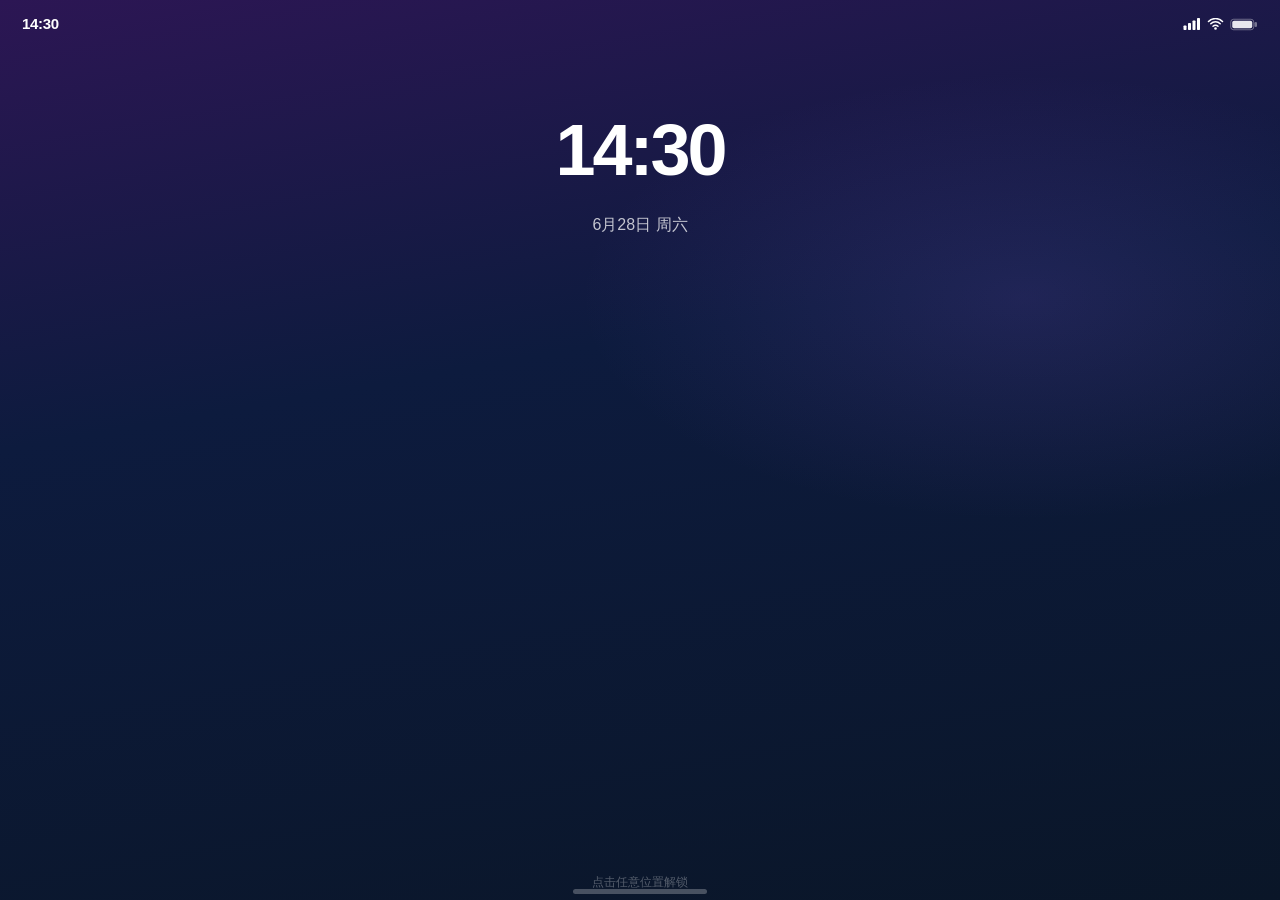
==== commit cc6bac11: "修复bug" ====
--- a/phone.html
+++ b/phone.html
@@ -9,7 +9,7 @@
 <meta name="apple-mobile-web-app-status-bar-style" content="black-translucent">
 
     <!-- 新增：腾讯 WeUI CSS -->
-   <link rel="stylesheet" href="lib/weui.min.css">
+<link rel="stylesheet" href="lib/css/weui.min.css">
      <link rel="stylesheet" href="css/phone.css">
 </head>
 <body>
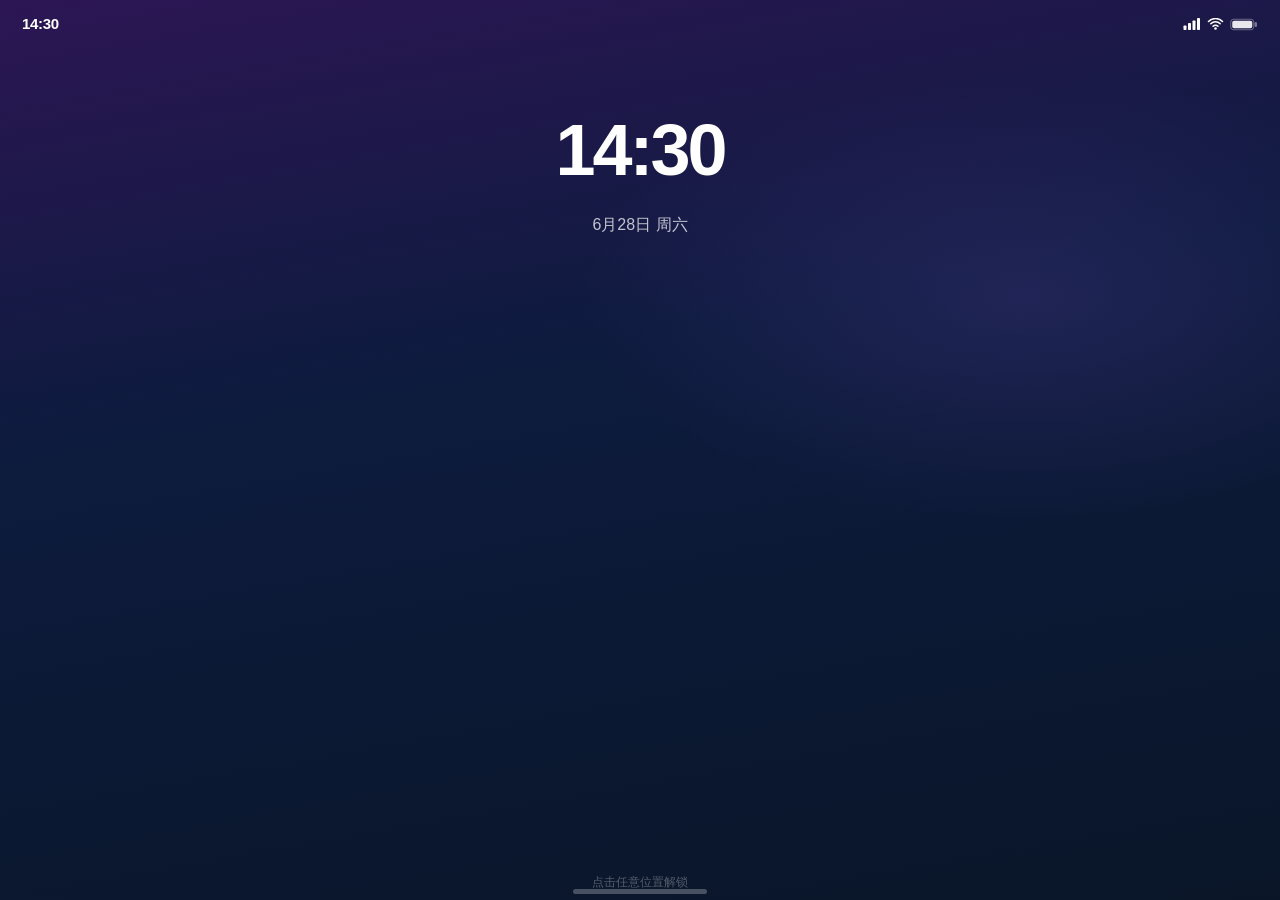
==== commit 3c7b5c8f: "fix: phone.html补全#screen-home闭合标签，修复所有app嵌套在桌面内导致黑屏" ====
--- a/phone.html
+++ b/phone.html
@@ -43,8 +43,11 @@
         <div class="screen" id="screen-home">
             <div class="home-bg"></div>
             <div class="home-content">
+    <div class="home-pages-wrap">
+        <div class="home-pages">
+            <div class="home-page">
                 <div class="home-grid">
-                  <div class="app-item" role="button" aria-label="打开微信" onclick="openApp('wechat')"><div class="app-icon ic-wx"><svg width="28" height="28" viewBox="0 0 24 24" fill="none"><path d="M8.5 7C5.5 7 3 9 3 11.5c0 1.4.8 2.6 2 3.4l-.5 2 2.2-1.1c.6.2 1.2.2 1.8.2" stroke="#fff" stroke-width="1.4" stroke-linecap="round"/><path d="M15.5 9c-3.3 0-6 2.2-6 5s2.7 5 6 5c.7 0 1.4-.1 2-.3l2.5 1.3-.6-2.2c1.3-.9 2.1-2.2 2.1-3.8 0-2.8-2.7-5-6-5z" stroke="#fff" stroke-width="1.4" stroke-linecap="round"/></svg></div><div class="app-badge" id="badge-wechat" style="display:none">0</div><span class="app-name">微信</span></div>
+                    <div class="app-item" role="button" aria-label="打开微信" onclick="openApp('wechat')"><div class="app-icon ic-wx"><svg width="28" height="28" viewBox="0 0 24 24" fill="none"><path d="M8.5 7C5.5 7 3 9 3 11.5c0 1.4.8 2.6 2 3.4l-.5 2 2.2-1.1c.6.2 1.2.2 1.8.2" stroke="#fff" stroke-width="1.4" stroke-linecap="round"/><path d="M15.5 9c-3.3 0-6 2.2-6 5s2.7 5 6 5c.7 0 1.4-.1 2-.3l2.5 1.3-.6-2.2c1.3-.9 2.1-2.2 2.1-3.8 0-2.8-2.7-5-6-5z" stroke="#fff" stroke-width="1.4" stroke-linecap="round"/></svg></div><div class="app-badge" id="badge-wechat" style="display:none">0</div><span class="app-name">微信</span></div>
                     <div class="app-item" onclick="openApp('weibo')"><div class="app-icon ic-wb"><svg width="26" height="26" viewBox="0 0 24 24" fill="none"><circle cx="12" cy="12" r="8" stroke="#fff" stroke-width="1.4"/><path d="M8 12c1-3 3-4 4-4s3 1 4 4c-1 3-3 4-4 4s-3-1-4-4z" stroke="#fff" stroke-width="1.2"/></svg></div><div class="app-badge" id="badge-weibo" style="display:none">0</div><span class="app-name">微博</span></div>
                     <div class="app-item" onclick="openApp('douban')"><div class="app-icon ic-db"><svg width="24" height="24" viewBox="0 0 24 24" fill="none"><rect x="4" y="4" width="16" height="3" rx="1" stroke="#fff" stroke-width="1.4"/><rect x="6" y="9" width="12" height="7" rx="1" stroke="#fff" stroke-width="1.4"/><path d="M4 20h16M8 16v4M16 16v4" stroke="#fff" stroke-width="1.4" stroke-linecap="round"/></svg></div><div class="app-badge" id="badge-douban" style="display:none">0</div><span class="app-name">豆瓣</span></div>
                     <div class="app-item" onclick="openApp('douyin')"><div class="app-icon ic-dy"><svg width="22" height="22" viewBox="0 0 24 24" fill="none"><path d="M9 3v12a4 4 0 1 1-2-3.5" stroke="#fff" stroke-width="1.6" stroke-linecap="round"/><path d="M9 3c3 0 5 2 5 5" stroke="#25f4ee" stroke-width="1.6" stroke-linecap="round"/><path d="M14 8c2 1 4 1 5 0" stroke="#fe2c55" stroke-width="1.6" stroke-linecap="round"/></svg></div><div class="app-badge" id="badge-douyin" style="display:none">0</div><span class="app-name">抖音</span></div>
@@ -52,12 +55,23 @@
                     <div class="app-item" onclick="openApp('bilibili')"><div class="app-icon ic-bili"><svg width="26" height="26" viewBox="0 0 24 24" fill="none"><rect x="3" y="7" width="18" height="12" rx="3" stroke="#00a1d6" stroke-width="1.4"/><path d="M8 5l2 2M16 5l-2 2" stroke="#00a1d6" stroke-width="1.4" stroke-linecap="round"/><circle cx="9" cy="13" r="1.2" fill="#00a1d6"/><circle cx="15" cy="13" r="1.2" fill="#00a1d6"/></svg></div><div class="app-badge" id="badge-bilibili" style="display:none">0</div><span class="app-name">B站</span></div>
                     <div class="app-item" onclick="openApp('tfamily')"><div class="app-icon ic-tf"><svg width="22" height="22" viewBox="0 0 24 24" fill="none"><path d="M12 3l2 5h5l-4 3 1.5 5L12 13l-4.5 3L9 11l-4-3h5z" stroke="#fff" stroke-width="1.4" stroke-linejoin="round"/></svg></div><div class="app-badge" id="badge-tfamily" style="display:none">0</div><span class="app-name">T-FAMILY</span></div>
                     <div class="app-item" onclick="openApp('imessage')"><div class="app-icon ic-im"><svg width="24" height="24" viewBox="0 0 24 24" fill="none"><path d="M4 6a3 3 0 0 1 3-3h10a3 3 0 0 1 3 3v7a3 3 0 0 1-3 3h-4l-4 3.5V16H7a3 3 0 0 1-3-3V6z" stroke="#fff" stroke-width="1.4" stroke-linejoin="round"/></svg></div><div class="app-badge" id="badge-imessage" style="display:none">0</div><span class="app-name">信息</span></div>
+                </div>
+            </div>
+            <div class="home-page">
+                <div class="home-grid">
                     <div class="app-item" onclick="openApp('album')"><div class="app-icon" style="background:linear-gradient(135deg,#f5af19,#f12711);"><svg width="22" height="22" viewBox="0 0 24 24" fill="none"><rect x="3" y="5" width="18" height="14" rx="2" stroke="#fff" stroke-width="1.4"/><circle cx="8.5" cy="10.5" r="2" stroke="#fff" stroke-width="1.2"/><path d="M3 16l5-4 3 2 4-3 6 4" stroke="#fff" stroke-width="1.2" stroke-linecap="round" stroke-linejoin="round"/></svg></div><span class="app-name">相册</span></div>
                     <div class="app-item" onclick="openApp('phone')"><div class="app-icon" style="background:#34c759;"><svg width="22" height="22" viewBox="0 0 24 24" fill="none"><path d="M5 4h4l2 5-2.5 1.5a11 11 0 0 0 5 5L15 13l5 2v4a2 2 0 0 1-2 2A16 16 0 0 1 3 6a2 2 0 0 1 2-2z" stroke="#fff" stroke-width="1.4" stroke-linejoin="round"/></svg></div><span class="app-name">电话</span></div>
                     <div class="app-item" onclick="openApp('notes')"><div class="app-icon" style="background:linear-gradient(135deg,#ffecd2,#fcb69f);"><svg width="22" height="22" viewBox="0 0 24 24" fill="none"><rect x="5" y="3" width="14" height="18" rx="2" stroke="#8b5e34" stroke-width="1.3"/><path d="M8 7h8M8 11h8M8 15h5" stroke="#8b5e34" stroke-width="1.2" stroke-linecap="round"/></svg></div><span class="app-name">备忘录</span></div>
                 </div>
             </div>
         </div>
+        <div class="home-page-dots" id="home-page-dots">
+            <span class="dot active"></span>
+            <span class="dot"></span>
+        </div>
+    </div>
+</div>
+</div>
 
         <!-- App 容器 (严格保留原版的 screen-xxx 命名) -->
         <div class="screen" id="screen-wechat"></div>
--- a/css/phone.css
+++ b/css/phone.css
@@ -1,6 +1,6 @@
 * { margin: 0; padding: 0; box-sizing: border-box; -webkit-tap-highlight-color: transparent; }
 html, body { font-family: -apple-system, BlinkMacSystemFont, 'SF Pro Display', 'PingFang SC', sans-serif; background: #000; overflow: hidden; height: 100%; width: 100%; margin: 0; padding: 0; }
-.phone { width: 100%; height: 100%; margin: 0; position: relative; overflow: hidden; display: flex; flex-direction: column; }
+.phone { width: 100%; height: 100%; max-height: 100%; margin: 0 auto; position: relative; overflow: hidden; display: flex; flex-direction: column; }
 
 /* 状态栏 */
 :root { --statusbar-h: 48px; }
@@ -28,7 +28,7 @@
 .home-bar.dark { background: rgba(0,0,0,0.18); }
 
 /* 页面 */
-.screen { display: none; position: absolute; top: 0; right: 0; bottom: 0; left: 0; flex-direction: column; overflow: hidden; width: 100%; }
+.screen { display: none; position: fixed; top: 0; right: 0; bottom: 0; left: 0; flex-direction: column; overflow: hidden; width: 100%; height: 100vh; }
 .screen.active { display: flex; }
 
 /* 锁屏 */
@@ -60,7 +60,7 @@
 .app-icon { width: 58px; height: 58px; border-radius: 13px; display: flex; align-items: center; justify-content: center; transition: transform 0.1s; box-shadow: 0 2px 8px rgba(0,0,0,0.2); }
 .app-item:active .app-icon { transform: scale(0.85); }
 .app-name { font-size: 10px; color: rgba(255,255,255,0.88); text-align: center; }
-.app-badge { position: absolute; top: -4px; right: 4px; min-width: 18px; height: 18px; background: #ff3b30; border-radius: 9px; color: #fff; font-size: 11px; font-weight: 500; display: flex; align-items: center; justify-content: center; padding: 0 4px; }
+.app-badge { position: absolute; top: -4px; right: 4px; min-width: 18px; height: 18px; background: #ff3b30; border-radius: 9px; color: #fff; font-size: 11px; font-weight: 500; display: none; align-items: center; justify-content: center; padding: 0 4px; }
 .ic-wx { background: #07c160; }
 .ic-wb { background: linear-gradient(135deg, #ff5722, #ff8a50); }
 .ic-db { background: #2fbd59; }
@@ -782,3 +782,26 @@
 /* [fix #24] 隐藏滚动条 */
 .wx-body, .wechat-conversation, .wx-moments-scroll { scrollbar-width: none; }
 .wx-body::-webkit-scrollbar, .wechat-conversation::-webkit-scrollbar, .wx-moments-scroll::-webkit-scrollbar { display: none; }
+
+/* 微信 + 号横向宫格面板 */
+.wx-plus-mask{position:absolute;inset:0;z-index:50;background:rgba(0,0,0,0.28);opacity:0;transition:opacity .2s;}
+.wx-plus-mask.show{opacity:1;}
+.wx-plus-sheet{position:absolute;left:0;right:0;bottom:0;background:#ededed;padding:18px 0 28px;transform:translateY(100%);transition:transform .25s ease;}
+.wx-plus-mask.show .wx-plus-sheet{transform:translateY(0);}
+/* 横向可左右滑动：一行4个，超出可横滑/翻页 */
+.wx-plus-grid{display:grid;grid-auto-flow:column;grid-template-rows:repeat(2,auto);grid-auto-columns:calc(25% - 0px);gap:18px 0;overflow-x:auto;scroll-snap-type:x mandatory;-webkit-overflow-scrolling:touch;padding:0 8px;}
+.wx-plus-grid::-webkit-scrollbar{display:none;}
+.wx-plus-cell{display:flex;flex-direction:column;align-items:center;gap:6px;scroll-snap-align:start;}
+.wx-plus-icon{width:56px;height:56px;border-radius:14px;background:#fff;display:flex;align-items:center;justify-content:center;}
+.wx-plus-label{font-size:11px;color:#666;}
+
+.wx-navbar-title{font-size:16px;font-weight:600;line-height:1.2;}
+.wx-navbar-subtitle{font-size:11px;color:#999;line-height:1.2;margin-top:1px;font-weight:400;}
+
+/* ═══ 桌面横向翻页 ═══ */
+.home-pages-wrap { flex: 1; overflow: hidden; position: relative; }
+.home-pages { display: flex; width: 200%; height: 100%; transition: transform 0.3s ease; }
+.home-page { width: 50%; flex-shrink: 0; padding: 0; }
+.home-page-dots { position: absolute; bottom: 28px; left: 50%; transform: translateX(-50%); display: flex; gap: 6px; }
+.home-page-dots .dot { width: 6px; height: 6px; border-radius: 50%; background: rgba(255,255,255,0.3); transition: background 0.3s; }
+.home-page-dots .dot.active { background: rgba(255,255,255,0.9); }
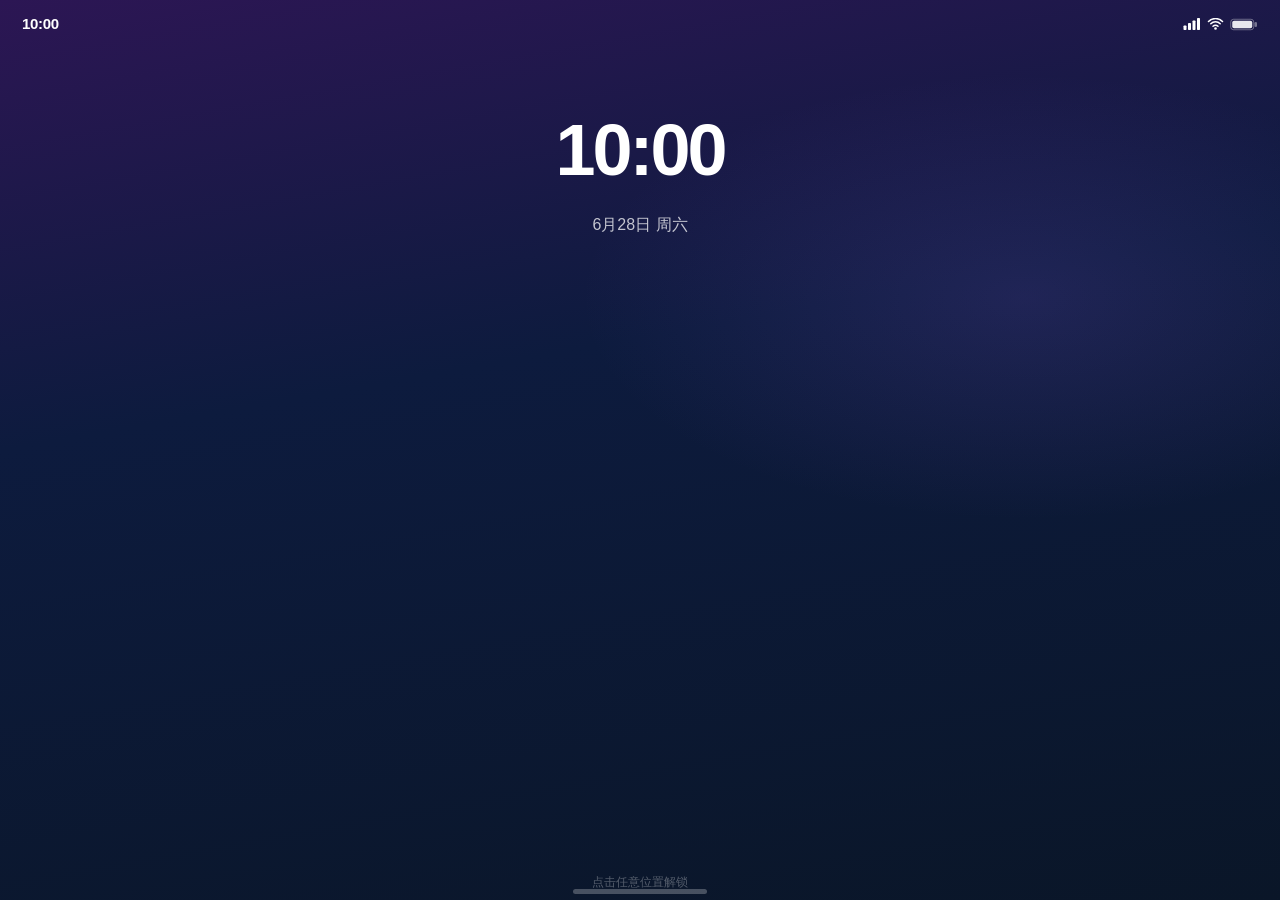
==== commit 71309e13: "fix: 微信红包/转账通知AI + prompt输出格式强约束 + 无障碍修复 - app_wechat.js: submitRedpacket/submitTransfer 新增 postMess" ====
--- a/phone.html
+++ b/phone.html
@@ -2,7 +2,7 @@
 <html lang="zh-CN">
 <head>
     <meta charset="UTF-8">
-    <meta name="viewport" content="width=device-width, initial-scale=1.0, maximum-scale=1.0, user-scalable=no">
+    <meta name="viewport" content="width=device-width, initial-scale=1.0">
        <title>嫂嫂模拟器 · 手机系统</title>
        <meta name="theme-color" content="#000">
 <meta name="apple-mobile-web-app-capable" content="yes">
@@ -47,21 +47,22 @@
         <div class="home-pages">
             <div class="home-page">
                 <div class="home-grid">
-                    <div class="app-item" role="button" aria-label="打开微信" onclick="openApp('wechat')"><div class="app-icon ic-wx"><svg width="28" height="28" viewBox="0 0 24 24" fill="none"><path d="M8.5 7C5.5 7 3 9 3 11.5c0 1.4.8 2.6 2 3.4l-.5 2 2.2-1.1c.6.2 1.2.2 1.8.2" stroke="#fff" stroke-width="1.4" stroke-linecap="round"/><path d="M15.5 9c-3.3 0-6 2.2-6 5s2.7 5 6 5c.7 0 1.4-.1 2-.3l2.5 1.3-.6-2.2c1.3-.9 2.1-2.2 2.1-3.8 0-2.8-2.7-5-6-5z" stroke="#fff" stroke-width="1.4" stroke-linecap="round"/></svg></div><div class="app-badge" id="badge-wechat" style="display:none">0</div><span class="app-name">微信</span></div>
-                    <div class="app-item" onclick="openApp('weibo')"><div class="app-icon ic-wb"><svg width="26" height="26" viewBox="0 0 24 24" fill="none"><circle cx="12" cy="12" r="8" stroke="#fff" stroke-width="1.4"/><path d="M8 12c1-3 3-4 4-4s3 1 4 4c-1 3-3 4-4 4s-3-1-4-4z" stroke="#fff" stroke-width="1.2"/></svg></div><div class="app-badge" id="badge-weibo" style="display:none">0</div><span class="app-name">微博</span></div>
-                    <div class="app-item" onclick="openApp('douban')"><div class="app-icon ic-db"><svg width="24" height="24" viewBox="0 0 24 24" fill="none"><rect x="4" y="4" width="16" height="3" rx="1" stroke="#fff" stroke-width="1.4"/><rect x="6" y="9" width="12" height="7" rx="1" stroke="#fff" stroke-width="1.4"/><path d="M4 20h16M8 16v4M16 16v4" stroke="#fff" stroke-width="1.4" stroke-linecap="round"/></svg></div><div class="app-badge" id="badge-douban" style="display:none">0</div><span class="app-name">豆瓣</span></div>
-                    <div class="app-item" onclick="openApp('douyin')"><div class="app-icon ic-dy"><svg width="22" height="22" viewBox="0 0 24 24" fill="none"><path d="M9 3v12a4 4 0 1 1-2-3.5" stroke="#fff" stroke-width="1.6" stroke-linecap="round"/><path d="M9 3c3 0 5 2 5 5" stroke="#25f4ee" stroke-width="1.6" stroke-linecap="round"/><path d="M14 8c2 1 4 1 5 0" stroke="#fe2c55" stroke-width="1.6" stroke-linecap="round"/></svg></div><div class="app-badge" id="badge-douyin" style="display:none">0</div><span class="app-name">抖音</span></div>
-                    <div class="app-item" onclick="openApp('redbook')"><div class="app-icon ic-xhs"><svg width="22" height="22" viewBox="0 0 24 24" fill="none"><rect x="5" y="3" width="14" height="18" rx="2" stroke="#fff" stroke-width="1.4"/><line x1="9" y1="8" x2="15" y2="8" stroke="#fff" stroke-width="1.2" stroke-linecap="round"/><line x1="9" y1="11" x2="15" y2="11" stroke="#fff" stroke-width="1.2" stroke-linecap="round"/><line x1="9" y1="14" x2="13" y2="14" stroke="#fff" stroke-width="1.2" stroke-linecap="round"/></svg></div><div class="app-badge" id="badge-redbook" style="display:none">0</div><span class="app-name">小红书</span></div>
-                    <div class="app-item" onclick="openApp('bilibili')"><div class="app-icon ic-bili"><svg width="26" height="26" viewBox="0 0 24 24" fill="none"><rect x="3" y="7" width="18" height="12" rx="3" stroke="#00a1d6" stroke-width="1.4"/><path d="M8 5l2 2M16 5l-2 2" stroke="#00a1d6" stroke-width="1.4" stroke-linecap="round"/><circle cx="9" cy="13" r="1.2" fill="#00a1d6"/><circle cx="15" cy="13" r="1.2" fill="#00a1d6"/></svg></div><div class="app-badge" id="badge-bilibili" style="display:none">0</div><span class="app-name">B站</span></div>
-                    <div class="app-item" onclick="openApp('tfamily')"><div class="app-icon ic-tf"><svg width="22" height="22" viewBox="0 0 24 24" fill="none"><path d="M12 3l2 5h5l-4 3 1.5 5L12 13l-4.5 3L9 11l-4-3h5z" stroke="#fff" stroke-width="1.4" stroke-linejoin="round"/></svg></div><div class="app-badge" id="badge-tfamily" style="display:none">0</div><span class="app-name">T-FAMILY</span></div>
-                    <div class="app-item" onclick="openApp('imessage')"><div class="app-icon ic-im"><svg width="24" height="24" viewBox="0 0 24 24" fill="none"><path d="M4 6a3 3 0 0 1 3-3h10a3 3 0 0 1 3 3v7a3 3 0 0 1-3 3h-4l-4 3.5V16H7a3 3 0 0 1-3-3V6z" stroke="#fff" stroke-width="1.4" stroke-linejoin="round"/></svg></div><div class="app-badge" id="badge-imessage" style="display:none">0</div><span class="app-name">信息</span></div>
+<div class="app-item" role="button" aria-label="打开微信" onclick="openApp('wechat')"><div class="app-icon ic-wx"><svg width="28" height="28" viewBox="0 0 24 24" fill="none"><path d="M8.5 7C5.5 7 3 9 3 11.5c0 1.4.8 2.6 2 3.4l-.5 2 2.2-1.1c.6.2 1.2.2 1.8.2" stroke="#fff" stroke-width="1.4" stroke-linecap="round"/><path d="M15.5 9c-3.3 0-6 2.2-6 5s2.7 5 6 5c.7 0 1.4-.1 2-.3l2.5 1.3-.6-2.2c1.3-.9 2.1-2.2 2.1-3.8 0-2.8-2.7-5-6-5z" stroke="#fff" stroke-width="1.4" stroke-linecap="round"/></svg></div><div class="app-badge" id="badge-wechat" style="display:none">0</div><span class="app-name">微信</span></div>
+<div class="app-item" role="button" aria-label="打开微博" onclick="openApp('weibo')"><div class="app-icon ic-wb"><svg width="26" height="26" viewBox="0 0 24 24" fill="none"><circle cx="12" cy="12" r="8" stroke="#fff" stroke-width="1.4"/><path d="M8 12c1-3 3-4 4-4s3 1 4 4c-1 3-3 4-4 4s-3-1-4-4z" stroke="#fff" stroke-width="1.2"/></svg></div><div class="app-badge" id="badge-weibo" style="display:none">0</div><span class="app-name">微博</span></div>
+<div class="app-item" role="button" aria-label="打开豆瓣" onclick="openApp('douban')"><div class="app-icon ic-db"><svg width="24" height="24" viewBox="0 0 24 24" fill="none"><rect x="4" y="4" width="16" height="3" rx="1" stroke="#fff" stroke-width="1.4"/><rect x="6" y="9" width="12" height="7" rx="1" stroke="#fff" stroke-width="1.4"/><path d="M4 20h16M8 16v4M16 16v4" stroke="#fff" stroke-width="1.4" stroke-linecap="round"/></svg></div><div class="app-badge" id="badge-douban" style="display:none">0</div><span class="app-name">豆瓣</span></div>
+<div class="app-item" role="button" aria-label="打开抖音" onclick="openApp('douyin')"><div class="app-icon ic-dy"><svg width="22" height="22" viewBox="0 0 24 24" fill="none"><path d="M9 3v12a4 4 0 1 1-2-3.5" stroke="#fff" stroke-width="1.6" stroke-linecap="round"/><path d="M9 3c3 0 5 2 5 5" stroke="#25f4ee" stroke-width="1.6" stroke-linecap="round"/><path d="M14 8c2 1 4 1 5 0" stroke="#fe2c55" stroke-width="1.6" stroke-linecap="round"/></svg></div><div class="app-badge" id="badge-douyin" style="display:none">0</div><span class="app-name">抖音</span></div>
+<div class="app-item" role="button" aria-label="打开小红书" onclick="openApp('redbook')"><div class="app-icon ic-xhs"><svg width="22" height="22" viewBox="0 0 24 24" fill="none"><rect x="5" y="3" width="14" height="18" rx="2" stroke="#fff" stroke-width="1.4"/><line x1="9" y1="8" x2="15" y2="8" stroke="#fff" stroke-width="1.2" stroke-linecap="round"/><line x1="9" y1="11" x2="15" y2="11" stroke="#fff" stroke-width="1.2" stroke-linecap="round"/><line x1="9" y1="14" x2="13" y2="14" stroke="#fff" stroke-width="1.2" stroke-linecap="round"/></svg></div><div class="app-badge" id="badge-redbook" style="display:none">0</div><span class="app-name">小红书</span></div>
+<div class="app-item" role="button" aria-label="打开B站" onclick="openApp('bilibili')"><div class="app-icon ic-bili"><svg width="26" height="26" viewBox="0 0 24 24" fill="none"><rect x="3" y="7" width="18" height="12" rx="3" stroke="#00a1d6" stroke-width="1.4"/><path d="M8 5l2 2M16 5l-2 2" stroke="#00a1d6" stroke-width="1.4" stroke-linecap="round"/><circle cx="9" cy="13" r="1.2" fill="#00a1d6"/><circle cx="15" cy="13" r="1.2" fill="#00a1d6"/></svg></div><div class="app-badge" id="badge-bilibili" style="display:none">0</div><span class="app-name">B站</span></div>
+<div class="app-item" role="button" aria-label="打开T-FAMILY" onclick="openApp('tfamily')"><div class="app-icon ic-tf"><svg width="22" height="22" viewBox="0 0 24 24" fill="none"><path d="M12 3l2 5h5l-4 3 1.5 5L12 13l-4.5 3L9 11l-4-3h5z" stroke="#fff" stroke-width="1.4" stroke-linejoin="round"/></svg></div><div class="app-badge" id="badge-tfamily" style="display:none">0</div><span class="app-name">T-FAMILY</span></div>
+<div class="app-item" role="button" aria-label="打开信息" onclick="openApp('imessage')"><div class="app-icon ic-im"><svg width="24" height="24" viewBox="0 0 24 24" fill="none"><path d="M4 6a3 3 0 0 1 3-3h10a3 3 0 0 1 3 3v7a3 3 0 0 1-3 3h-4l-4 3.5V16H7a3 3 0 0 1-3-3V6z" stroke="#fff" stroke-width="1.4" stroke-linejoin="round"/></svg></div><div class="app-badge" id="badge-imessage" style="display:none">0</div><span class="app-name">信息</span></div>
+
                 </div>
             </div>
             <div class="home-page">
                 <div class="home-grid">
-                    <div class="app-item" onclick="openApp('album')"><div class="app-icon" style="background:linear-gradient(135deg,#f5af19,#f12711);"><svg width="22" height="22" viewBox="0 0 24 24" fill="none"><rect x="3" y="5" width="18" height="14" rx="2" stroke="#fff" stroke-width="1.4"/><circle cx="8.5" cy="10.5" r="2" stroke="#fff" stroke-width="1.2"/><path d="M3 16l5-4 3 2 4-3 6 4" stroke="#fff" stroke-width="1.2" stroke-linecap="round" stroke-linejoin="round"/></svg></div><span class="app-name">相册</span></div>
-                    <div class="app-item" onclick="openApp('phone')"><div class="app-icon" style="background:#34c759;"><svg width="22" height="22" viewBox="0 0 24 24" fill="none"><path d="M5 4h4l2 5-2.5 1.5a11 11 0 0 0 5 5L15 13l5 2v4a2 2 0 0 1-2 2A16 16 0 0 1 3 6a2 2 0 0 1 2-2z" stroke="#fff" stroke-width="1.4" stroke-linejoin="round"/></svg></div><span class="app-name">电话</span></div>
-                    <div class="app-item" onclick="openApp('notes')"><div class="app-icon" style="background:linear-gradient(135deg,#ffecd2,#fcb69f);"><svg width="22" height="22" viewBox="0 0 24 24" fill="none"><rect x="5" y="3" width="14" height="18" rx="2" stroke="#8b5e34" stroke-width="1.3"/><path d="M8 7h8M8 11h8M8 15h5" stroke="#8b5e34" stroke-width="1.2" stroke-linecap="round"/></svg></div><span class="app-name">备忘录</span></div>
+<div class="app-item" role="button" aria-label="打开相册" onclick="openApp('album')"><div class="app-icon" style="background:linear-gradient(135deg,#f5af19,#f12711);"><svg width="22" height="22" viewBox="0 0 24 24" fill="none"><rect x="3" y="5" width="18" height="14" rx="2" stroke="#fff" stroke-width="1.4"/><circle cx="8.5" cy="10.5" r="2" stroke="#fff" stroke-width="1.2"/><path d="M3 16l5-4 3 2 4-3 6 4" stroke="#fff" stroke-width="1.2" stroke-linecap="round" stroke-linejoin="round"/></svg></div><span class="app-name">相册</span></div>
+<div class="app-item" role="button" aria-label="打开电话" onclick="openApp('phone')"><div class="app-icon" style="background:#34c759;"><svg width="22" height="22" viewBox="0 0 24 24" fill="none"><path d="M5 4h4l2 5-2.5 1.5a11 11 0 0 0 5 5L15 13l5 2v4a2 2 0 0 1-2 2A16 16 0 0 1 3 6a2 2 0 0 1 2-2z" stroke="#fff" stroke-width="1.4" stroke-linejoin="round"/></svg></div><span class="app-name">电话</span></div>
+<div class="app-item" role="button" aria-label="打开备忘录" onclick="openApp('notes')"><div class="app-icon" style="background:linear-gradient(135deg,#ffecd2,#fcb69f);"><svg width="22" height="22" viewBox="0 0 24 24" fill="none"><rect x="5" y="3" width="14" height="18" rx="2" stroke="#8b5e34" stroke-width="1.3"/><path d="M8 7h8M8 11h8M8 15h5" stroke="#8b5e34" stroke-width="1.2" stroke-linecap="round"/></svg></div><span class="app-name">备忘录</span></div>
                 </div>
             </div>
         </div>
--- a/css/phone.css
+++ b/css/phone.css
@@ -121,8 +121,8 @@
 .wx-msg-row.self .wx-voice-bubble { background: #95ec69; flex-direction: row-reverse; }
 .wx-voice-icon { display: flex; align-items: center; flex-shrink: 0; }
 .wx-voice-duration { font-size: 14px; color: #333; white-space: nowrap; }
-.wx-voice-transcript { margin-top: 4px; padding: 6px 10px; background: #f0f0f0; border-radius: 4px; font-size: 13px; color: #333; line-height: 1.4; display: none; }
-.wx-voice-transcript.show { display: block; }
+.wx-voice-transcript { margin-top: 4px; padding: 0 10px; background: #f0f0f0; border-radius: 4px; font-size: 13px; color: #333; line-height: 1.4; max-height: 0; overflow: hidden; opacity: 0; transition: max-height 0.3s ease, opacity 0.25s ease, padding 0.3s ease; }
+.wx-voice-transcript.show { max-height: 200px; opacity: 1; padding: 6px 10px; }
 
 /* 红包 */
 .wx-redpacket { width: 200px; border-radius: 8px; overflow: hidden; cursor: pointer; }
@@ -805,3 +805,77 @@
 .home-page-dots { position: absolute; bottom: 28px; left: 50%; transform: translateX(-50%); display: flex; gap: 6px; }
 .home-page-dots .dot { width: 6px; height: 6px; border-radius: 50%; background: rgba(255,255,255,0.3); transition: background 0.3s; }
 .home-page-dots .dot.active { background: rgba(255,255,255,0.9); }
+
+/* ★ 聊天图片消息气泡 */
+.wx-img-bubble { border-radius: 6px; overflow: hidden; cursor: pointer; }
+.wx-img-placeholder { border-radius: 6px; display: flex; align-items: center; justify-content: center; color: rgba(0,0,0,0.3); font-size: 12px; min-width: 80px; min-height: 80px; max-width: 200px; max-height: 200px; }
+.wx-img-overlay { position: absolute; inset: 0; background: rgba(0,0,0,0.9); z-index: 200; display: flex; align-items: center; justify-content: center; cursor: pointer; animation: fadeIn 0.2s; }
+
+/* ★ 语音转写体验优化 */
+.wx-voice-hint { font-size: 11px; color: #576b95; margin-top: 4px; cursor: pointer; padding-left: 2px; }
+.wx-voice-transcript { margin-top: 4px; padding: 6px 10px; background: #f0f0f0; border-radius: 4px; font-size: 13px; color: #333; line-height: 1.4; max-height: 0; overflow: hidden; opacity: 0; transition: max-height 0.3s ease, opacity 0.25s ease, padding 0.3s ease; padding: 0 10px; }
+.wx-voice-transcript.show { max-height: 200px; opacity: 1; padding: 6px 10px; display: block; }
+
+/* ★ 发红包面板 */
+.wx-rp-panel{position:absolute;inset:0;z-index:100;display:flex;flex-direction:column;background:#f5f5f5;}
+.wx-rp-panel__nav{display:flex;align-items:center;padding:54px 16px 12px;background:#f5f5f5;}
+.wx-rp-panel__nav-back{cursor:pointer;padding:4px;}
+.wx-rp-panel__nav-title{flex:1;text-align:center;font-size:17px;font-weight:600;color:#000;}
+.wx-rp-panel__body{flex:1;display:flex;flex-direction:column;padding:20px 16px;}
+.wx-rp-panel__row{display:flex;align-items:center;padding:16px;background:#fff;border-radius:8px;margin-bottom:10px;}
+.wx-rp-panel__row-label{font-size:16px;color:#000;flex:1;}
+.wx-rp-panel__row-input{border:none;outline:none;font-size:16px;color:#000;text-align:right;flex:1;font-family:inherit;background:transparent;}
+.wx-rp-panel__row-input::placeholder{color:#ccc;}
+.wx-rp-panel__row-arrow{color:#ccc;margin-left:8px;}
+.wx-rp-panel__amount-display{text-align:center;padding:40px 0 20px;font-size:48px;font-weight:700;color:#000;}
+.wx-rp-panel__amount-display span{font-size:28px;margin-right:4px;}
+.wx-rp-panel__btn{margin:0 auto;width:200px;padding:14px;background:#ff6b2b;border:none;border-radius:8px;color:#fff;font-size:17px;font-weight:600;text-align:center;cursor:pointer;font-family:inherit;}
+.wx-rp-panel__btn:active{opacity:0.85;}
+.wx-rp-panel__tip{text-align:center;margin-top:auto;padding:20px 0;font-size:12px;color:#999;}
+
+/* ★ 开红包动画 */
+.wx-rp-open{position:absolute;inset:0;z-index:100;background:rgba(0,0,0,0.7);display:flex;align-items:center;justify-content:center;flex-direction:column;}
+.wx-rp-open__card{width:260px;background:linear-gradient(180deg,#e04a3e 0%,#c4372b 100%);border-radius:16px;padding:30px 20px;display:flex;flex-direction:column;align-items:center;position:relative;overflow:hidden;}
+.wx-rp-open__from{color:rgba(255,255,255,0.9);font-size:15px;font-weight:500;margin-bottom:8px;}
+.wx-rp-open__msg{color:rgba(255,255,255,0.7);font-size:13px;margin-bottom:24px;}
+.wx-rp-open__gold{width:80px;height:80px;border-radius:50%;background:linear-gradient(180deg,#fdd491,#f5b644);display:flex;align-items:center;justify-content:center;font-size:28px;color:#c4372b;cursor:pointer;box-shadow:0 2px 12px rgba(0,0,0,0.2);transition:transform 0.3s;}
+.wx-rp-open__gold:active{transform:scale(0.9) rotate(180deg);}
+.wx-rp-open__result{text-align:center;color:#fff;}
+.wx-rp-open__result-amount{font-size:36px;font-weight:700;color:#fdd491;margin:12px 0 8px;}
+.wx-rp-open__result-label{font-size:13px;color:rgba(255,255,255,0.6);}
+.wx-rp-open__close{position:absolute;bottom:-50px;width:32px;height:32px;border:1.5px solid rgba(255,255,255,0.6);border-radius:50%;display:flex;align-items:center;justify-content:center;cursor:pointer;color:rgba(255,255,255,0.6);font-size:14px;}
+
+/* ★ 转账面板 */
+.wx-tf-panel{position:absolute;inset:0;z-index:100;display:flex;flex-direction:column;background:#f5f5f5;}
+.wx-tf-panel__nav{display:flex;align-items:center;padding:54px 16px 12px;background:#f5f5f5;}
+.wx-tf-panel__nav-back{cursor:pointer;padding:4px;}
+.wx-tf-panel__nav-title{flex:1;text-align:center;font-size:17px;font-weight:600;color:#000;}
+.wx-tf-panel__header{display:flex;align-items:center;padding:20px 16px;background:#f5f5f5;}
+.wx-tf-panel__header-info{flex:1;}
+.wx-tf-panel__header-name{font-size:16px;font-weight:600;color:#000;}
+.wx-tf-panel__header-id{font-size:12px;color:#999;margin-top:4px;}
+.wx-tf-panel__header-avatar{width:48px;height:48px;border-radius:6px;display:flex;align-items:center;justify-content:center;color:#fff;font-size:16px;}
+.wx-tf-panel__card{background:#fff;border-radius:12px 12px 0 0;flex:1;display:flex;flex-direction:column;padding:24px 20px;}
+.wx-tf-panel__card-label{font-size:14px;color:#000;margin-bottom:20px;}
+.wx-tf-panel__amount-row{display:flex;align-items:center;padding-bottom:12px;border-bottom:1.5px solid #e0e0e0;}
+.wx-tf-panel__currency{font-size:32px;font-weight:700;color:#000;margin-right:12px;}
+.wx-tf-panel__amount-input{border:none;outline:none;font-size:40px;font-weight:700;color:#000;flex:1;font-family:inherit;background:transparent;min-width:0;}
+.wx-tf-panel__amount-input::placeholder{color:#ddd;}
+.wx-tf-panel__note{margin-top:16px;font-size:14px;color:#07c160;cursor:pointer;}
+.wx-tf-panel__note-input{border:none;outline:none;font-size:14px;color:#333;font-family:inherit;background:transparent;width:100%;margin-top:16px;padding:8px 0;border-bottom:1px solid #f0f0f0;}
+.wx-tf-panel__note-input::placeholder{color:#07c160;}
+.wx-tf-panel__btn{margin-top:auto;margin-bottom:30px;width:100%;padding:15px;background:#07c160;border:none;border-radius:8px;color:#fff;font-size:17px;font-weight:600;text-align:center;cursor:pointer;font-family:inherit;}
+.wx-tf-panel__btn:active{opacity:0.85;}
+
+/* ★ 转账详情页 */
+.wx-tf-detail{position:absolute;inset:0;z-index:100;display:flex;flex-direction:column;background:#f5f5f5;}
+.wx-tf-detail__nav{display:flex;align-items:center;padding:54px 16px 12px;background:#fff;}
+.wx-tf-detail__nav-back{cursor:pointer;padding:4px;}
+.wx-tf-detail__nav-title{flex:1;text-align:center;font-size:17px;font-weight:600;color:#000;}
+.wx-tf-detail__body{flex:1;display:flex;flex-direction:column;align-items:center;padding:40px 32px;}
+.wx-tf-detail__icon{width:50px;height:50px;border-radius:50%;background:#f5c542;display:flex;align-items:center;justify-content:center;margin-bottom:16px;}
+.wx-tf-detail__amount{font-size:36px;font-weight:700;color:#000;margin-bottom:8px;}
+.wx-tf-detail__status{font-size:14px;color:#999;margin-bottom:32px;}
+.wx-tf-detail__btn{width:80%;padding:14px;background:#07c160;border:none;border-radius:8px;color:#fff;font-size:17px;font-weight:600;cursor:pointer;font-family:inherit;}
+.wx-tf-detail__btn:active{opacity:0.85;}
+.wx-tf-detail__btn-reject{width:80%;padding:14px;background:#f5f5f5;border:1px solid #ddd;border-radius:8px;color:#666;font-size:15px;cursor:pointer;font-family:inherit;margin-top:12px;text-align:center;}
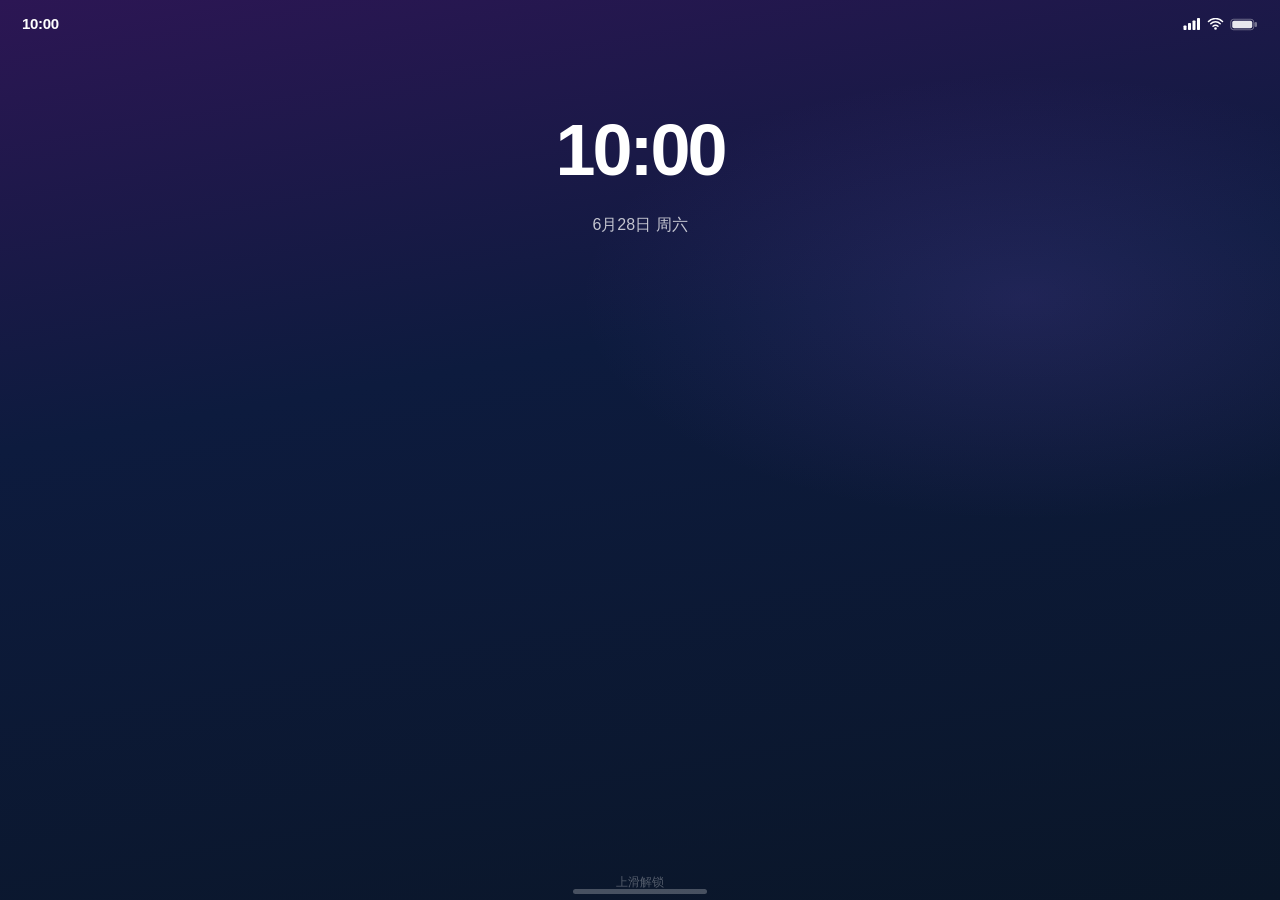
==== commit 8a724e3f: "feat(phone): 切回手机Tab先显示锁屏通知，解锁后恢复上次App" ====
--- a/phone.html
+++ b/phone.html
@@ -34,9 +34,9 @@
                     <div class="lock-date" id="lock-date">6月28日 周六</div>
                 </div>
                 <div class="lock-notifications" id="lock-notifications"></div>
-                <div class="lock-hint">点击任意位置解锁</div>
-            </div>
-            <div onclick="unlockPhone()" style="position:absolute;inset:0;z-index:3;cursor:pointer;"></div>
+<div class="lock-hint">上滑解锁</div>
+</div>
+<!-- 移除全屏onclick层，解锁完全由手势处理 -->
         </div>
 
         <!-- 桌面 -->
